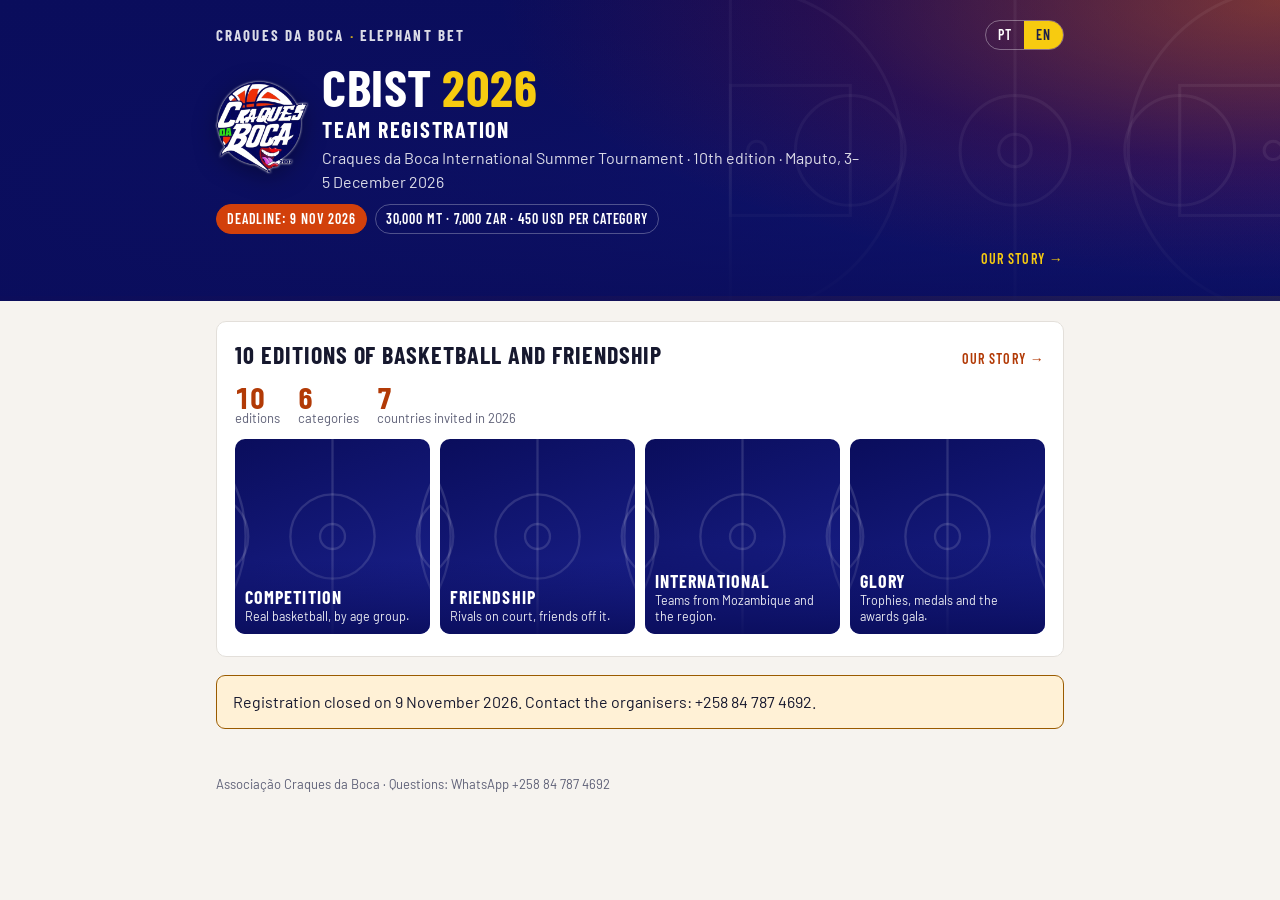
==== inscricao/index.html @ d488f614 "v2 Registration: photo header, 10 editions strip, saved draft, copy payment numbers, teams per categ" ====
<!doctype html>
<html lang="pt">
<head>
<meta charset="utf-8">
<meta name="theme-color" content="#0A0D5C">
<link rel="icon" type="image/png" href="../logo.png">
<link rel="apple-touch-icon" href="../logo.png">
<meta name="viewport" content="width=device-width, initial-scale=1, viewport-fit=cover">
<title>CBIST 2026 Registration</title>
<link rel="preconnect" href="https://fonts.googleapis.com">
<link rel="preconnect" href="https://fonts.gstatic.com" crossorigin>
<link rel="stylesheet" href="https://fonts.googleapis.com/css2?family=Barlow+Condensed:wght@500;600;700&family=Barlow:wght@400;500;600&display=swap">
<link rel="stylesheet" href="../craques.css">
<style>
/* Layout: one narrow column of numbered form sections under a court-navy masthead; player rows become cards on phones. */
:root{
  --bg:#F6F3EF; --surface:#FFFFFF; --surface-2:#FAF8F5; --ink:#16182E; --muted:#5E6077; --line:#E3DFDA;
  --accent:#D2400B; --accent-ink:#B23A06; --accent-soft:#FFE7D9; --court:#0A0D5C; --court-ink:#FFFFFF;
  --ok:#1E7A46; --ok-soft:#E3F3E9; --warn:#9A5B00; --warn-soft:#FFF1D6; --bad:#C4283D; --bad-soft:#FBE3E6;
  --font-display:"Barlow Condensed","Arial Narrow","Roboto Condensed",sans-serif;
  --font-body:"Barlow","Segoe UI",system-ui,-apple-system,sans-serif;
  --court-2:#1B2290; --gold:#F7CB10; --on-accent:#FFFFFF; --fire:linear-gradient(90deg,#C8170F 0%,#EF6010 55%,#F7CB10 100%);
  color-scheme:light;
}
@media (prefers-color-scheme: dark){ :root:not([data-theme="light"]){
  --bg:#0E1026; --surface:#171A38; --surface-2:#1D2144; --ink:#F2F1F6; --muted:#A3A6C2; --line:#2D3263;
  --accent:#FF7A2F; --accent-ink:#FF9F63; --accent-soft:#3B2016; --court:#0A0D4A; --court-ink:#FFFFFF;
  --ok:#4CC27F; --ok-soft:#173326; --warn:#E8A33A; --warn-soft:#3A2B12; --bad:#FF6B7D; --bad-soft:#3B1A20; --court-2:#151B70; --on-accent:#14163A; color-scheme:dark }}
:root[data-theme="dark"]{
  --bg:#0E1026; --surface:#171A38; --surface-2:#1D2144; --ink:#F2F1F6; --muted:#A3A6C2; --line:#2D3263;
  --accent:#FF7A2F; --accent-ink:#FF9F63; --accent-soft:#3B2016; --court:#0A0D4A; --court-ink:#FFFFFF;
  --ok:#4CC27F; --ok-soft:#173326; --warn:#E8A33A; --warn-soft:#3A2B12; --bad:#FF6B7D; --bad-soft:#3B1A20; --court-2:#151B70; --on-accent:#14163A; color-scheme:dark }
*{box-sizing:border-box}
[hidden]{display:none!important}
html,body{margin:0}
body{background:var(--bg);color:var(--ink);font:16px/1.5 var(--font-body)}
.wrap{max-width:880px;margin:0 auto;padding-inline:16px;padding-block:0 64px}
header.mast{background:var(--court);color:var(--court-ink);padding-top:env(safe-area-inset-top,0px)}
.mast .wrap{padding-block:20px 22px;display:grid;gap:10px;position:relative}
.mast .top{display:flex;justify-content:space-between;align-items:center;gap:12px;flex-wrap:wrap}
.brand{font:700 15px/1 var(--font-display);letter-spacing:.14em;text-transform:uppercase;opacity:.85}
.mast h1{font:700 clamp(34px,7vw,52px)/1 var(--font-display);margin:0;letter-spacing:.01em;text-wrap:balance}
.mast h1 span{color:var(--accent)}
.kick{font:700 22px/1 var(--font-display);letter-spacing:.08em;text-transform:uppercase}
.mast p{margin:0;opacity:.85;max-width:60ch}
.chips{display:flex;gap:8px;flex-wrap:wrap}
.chip{font:600 14px/1 var(--font-display);letter-spacing:.06em;text-transform:uppercase;padding:7px 10px;border-radius:999px;border:1px solid rgba(255,255,255,.28)}
.chip.hot{background:var(--accent);border-color:var(--accent);color:var(--on-accent)}
.lang{display:inline-flex;border:1px solid rgba(255,255,255,.35);border-radius:999px;overflow:hidden}
.lang button{all:unset;cursor:pointer;font:600 14px/1 var(--font-display);letter-spacing:.08em;padding:7px 12px;color:inherit}
.lang button[aria-pressed="true"]{background:var(--court-ink);color:var(--court)}
.lang button:focus-visible{outline:2px solid var(--accent);outline-offset:-2px}
main{display:grid;gap:18px;margin-top:20px}
section.card{background:var(--surface);border:1px solid var(--line);border-radius:10px;padding:20px 18px;display:grid;gap:14px;min-width:0}
section.card h2{display:flex;align-items:baseline;gap:10px;margin:0;font:700 24px/1.1 var(--font-display);letter-spacing:.02em;text-transform:uppercase}
section.card h2 .n{color:var(--accent-ink);font-variant-numeric:tabular-nums}
.hint{color:var(--muted);font-size:14px;margin:0}
.grid{display:grid;gap:12px;grid-template-columns:repeat(auto-fit,minmax(220px,1fr))}
label.f{display:grid;gap:4px;font-size:14px;font-weight:600;min-width:0}
label.f small{font-weight:400;color:var(--muted)}
input,select,textarea{font:inherit;color:var(--ink);background:var(--surface-2);border:1px solid var(--line);border-radius:7px;padding:9px 10px;width:100%;min-width:0}
input:focus-visible,select:focus-visible,textarea:focus-visible{outline:2px solid var(--accent);outline-offset:1px;border-color:transparent}
input[type=file]{padding:6px;font-size:13px}
.req::after{content:" *";color:var(--accent-ink)}
.cats{display:grid;gap:10px;grid-template-columns:repeat(auto-fit,minmax(150px,1fr))}
.cat{position:relative}
.cat input{position:absolute;opacity:0;pointer-events:none;width:1px;height:1px;left:8px;top:8px}
.cat span{display:grid;gap:2px;border:1.5px solid var(--line);border-radius:9px;padding:10px 12px;cursor:pointer;background:var(--surface-2)}
.cat b{font:700 22px/1 var(--font-display);letter-spacing:.03em}
.cat em{font-style:normal;font-size:13px;color:var(--muted)}
.cat input:checked + span{border-color:var(--accent);background:var(--accent-soft)}
.cat input:focus-visible + span{outline:2px solid var(--accent);outline-offset:2px}
.info{background:var(--surface-2);border:1px dashed var(--line);border-radius:9px;padding:12px 14px;font-size:14px;display:grid;gap:4px}
.info b{font-variant-numeric:tabular-nums}
/* players */
.roster-head{display:flex;justify-content:space-between;align-items:center;gap:10px;flex-wrap:wrap}
.count{font:600 18px/1 var(--font-display);letter-spacing:.04em;font-variant-numeric:tabular-nums}
.count.ok{color:var(--ok)} .count.bad{color:var(--bad)}
.players{display:grid;gap:10px}
.pl{display:grid;gap:8px 10px;grid-template-columns:34px 2.2fr 1.2fr 64px 1.2fr 1fr 1.2fr 70px;align-items:end;padding:10px;border:1px solid var(--line);border-radius:9px;background:var(--surface-2)}
.pl .num{font:700 22px/1 var(--font-display);color:var(--muted);align-self:center;text-align:center;font-variant-numeric:tabular-nums}
.pl label{display:grid;gap:3px;font-size:12px;font-weight:600;color:var(--muted);min-width:0}
.pl .age{font:700 20px/38px var(--font-display);text-align:center;border-radius:7px;background:var(--bg);font-variant-numeric:tabular-nums}
.pl .age.ok{color:var(--ok);background:var(--ok-soft)} .pl .age.bad{color:var(--bad);background:var(--bad-soft)}
.pl .files{grid-column:2 / -2;display:grid;gap:8px;grid-template-columns:1fr 1fr}
.pl .del{all:unset;cursor:pointer;white-space:nowrap;justify-self:center;align-self:center;font-size:13px;color:var(--muted);padding:6px;border-radius:6px}
.pl .del:hover,.pl .del:focus-visible{color:var(--bad);outline:1px solid var(--bad)}
.pl.erro{border-color:var(--bad);box-shadow:0 0 0 1px var(--bad)}
.pl.aviso{border-color:var(--warn)}
@media (max-width:760px){
  .pl{grid-template-columns:1fr 1fr 72px;grid-template-areas:"num num del" "nome nome nome" "nasc nasc idade" "nac tipo tipo" "ndoc ndoc cam" "files files files"}
  .pl .num{grid-area:num;text-align:left} .pl .del{grid-area:del;justify-self:end}
  .pl .nome{grid-area:nome} .pl .nasc{grid-area:nasc} .pl .idade{grid-area:idade} .pl .nac{grid-area:nac}
  .pl .tipo{grid-area:tipo} .pl .ndoc{grid-area:ndoc} .pl .cam{grid-area:cam}
  .pl .files{grid-area:files;grid-template-columns:1fr}
}
button.btn{font:700 18px/1 var(--font-display);letter-spacing:.06em;text-transform:uppercase;border:0;border-radius:8px;padding:14px 20px;cursor:pointer;background:var(--accent);color:var(--on-accent)}
button.btn:disabled{opacity:.6;cursor:progress}
button.btn:focus-visible{outline:3px solid var(--ink);outline-offset:2px}
button.ghost{font:600 15px/1 var(--font-display);letter-spacing:.06em;text-transform:uppercase;border:1.5px solid var(--accent);color:var(--accent-ink);background:transparent;border-radius:8px;padding:10px 14px;cursor:pointer}
.radios{display:flex;gap:10px;flex-wrap:wrap}
.radios label{display:flex;gap:8px;align-items:center;border:1px solid var(--line);border-radius:8px;padding:8px 12px;background:var(--surface-2);cursor:pointer;font-weight:600}
.radios label b{font-variant-numeric:tabular-nums}
.check{display:flex;gap:10px;align-items:flex-start;font-size:15px}
.check input{width:auto;margin-top:4px;flex:none}
#frm{display:grid;gap:18px}
#painel{border-radius:9px;padding:14px 16px;display:grid;gap:6px}
#painel.err{background:var(--bad-soft);border:1px solid var(--bad)}
#painel.warn{background:var(--warn-soft);border:1px solid var(--warn)}
#painel h3{margin:0;font:700 18px/1.2 var(--font-display);text-transform:uppercase;letter-spacing:.04em}
#painel ul{margin:0;padding-left:20px}
.submit{display:flex;gap:14px;align-items:center;flex-wrap:wrap}
.closed,.cfg{background:var(--warn-soft);border:1px solid var(--warn);border-radius:9px;padding:14px 16px}
#sucesso{background:var(--surface);border:2px solid var(--ok);border-radius:12px;padding:24px 20px;display:grid;gap:10px}
#sucesso h2{margin:0;font:700 30px/1.1 var(--font-display);text-transform:uppercase;color:var(--ok)}
#sucesso .big{font:700 44px/1 var(--font-display);letter-spacing:.04em;font-variant-numeric:tabular-nums}
footer{color:var(--muted);font-size:13px;margin-top:28px}
@media (prefers-reduced-motion: reduce){*{scroll-behavior:auto!important}}
/* Craques da Boca branding: badge navy masthead, fire strip from the 10th-edition posters, gold year. */
header.mast,header.top{background:radial-gradient(85% 130% at 100% 0%,rgba(239,96,16,.42) 0%,rgba(200,23,15,.16) 42%,transparent 72%),linear-gradient(180deg,var(--court) 0%,var(--court-2) 100%);color:var(--court-ink)}
header.mast::after,header.top::after{content:"";display:block;height:5px;background:var(--fire)}
.idn{display:flex;align-items:center;gap:14px;min-width:0}
.idn .tx{display:grid;gap:6px;min-width:0}
.logo{width:92px;height:92px;flex:none;object-fit:contain;filter:drop-shadow(0 0 1px rgba(255,255,255,.9)) drop-shadow(0 6px 12px rgba(0,0,0,.35))}
header.top .logo{width:46px;height:46px}
.mast h1 span,header.top h1 span{color:var(--gold)}
.brand b{color:var(--gold);font-weight:700}
.lang button[aria-pressed="true"]{background:var(--gold);color:#1B1F4B}
@media (min-width:700px){.mast .wrap{min-height:270px;align-content:space-between}}
.cat i.n{font-style:normal;font-size:12.5px;font-weight:600;color:var(--accent-ink)}
.copias{display:flex;gap:8px;flex-wrap:wrap}
button.mini{font-size:13.5px;padding:8px 10px;border-width:1px}
#rascunho{background:var(--ok-soft);border:1px solid var(--ok);border-radius:9px;padding:12px 14px;display:grid;gap:8px;font-size:14.5px}
#rascunho p{margin:0}
.porque{background:color-mix(in srgb,var(--surface) 92%,transparent)}
@media (max-width:420px){.logo{width:70px;height:70px}.brand{font-size:12.5px;letter-spacing:.1em}.chip{letter-spacing:.03em}}
</style>
</head>
<body>
<header class="mast">
  <div class="wrap">
    <div class="top">
      <div class="brand">Craques da Boca <b>·</b> Elephant Bet</div>
      <div class="lang" role="group" aria-label="Idioma / Language">
        <button type="button" id="lang-pt" data-lang="pt" aria-pressed="true">PT</button>
        <button type="button" id="lang-en" data-lang="en" aria-pressed="false">EN</button>
      </div>
    </div>
    <div class="idn">
      <img class="logo" src="../logo.png" alt="Craques da Boca" width="76" height="76" onerror="this.hidden=true">
      <div class="tx">
      <h1>CBIST <span>2026</span></h1>
      <div class="kick" data-t="h1">Inscrição de equipas</div>
    <p data-t="sub">Craques da Boca International Summer Tournament · 10.ª edição · Maputo, 3–5 de Dezembro de 2026</p>
      </div>
    </div>
    <div class="chips">
      <span class="chip hot" data-t="prazo">Prazo: 9 Nov 2026</span>
      <span class="chip gold" id="faltam" hidden></span>
      <span class="chip" data-t="taxa">30.000 MT · 7.000 ZAR · 450 USD por categoria</span>
    </div>
    <div class="hero-foot"><p class="hero-cap" id="hero-cap"></p><span class="hero-ctl" id="hero-ctl"></span><a class="hero-link" href="../#historia" data-t="hist">A nossa história →</a></div>
  </div>
</header>

<div class="wrap">
  <main>
    <section class="card porque" id="porque" hidden></section>
    <div class="cfg" id="cfg" hidden data-t="cfg">Formulário em modo de teste: ainda não está ligado ao sistema de registo. Não envie dados reais.</div>
    <div class="closed" id="fechado" hidden data-t="fechado">As inscrições fecharam a 9 de Novembro de 2026. Contacte a organização: +258 84 787 4692.</div>

    <div id="sucesso" hidden>
      <h2 data-t="ok-t">Inscrição recebida</h2>
      <p data-t="ok-id">Número da inscrição:</p>
      <div class="big" id="ok-id">—</div>
      <p id="ok-msg"></p>
      <p data-t="ok-next">A vaga fica garantida quando o pagamento for verificado pela organização. Guarde este número e indique-o em qualquer contacto.</p>
      <p><button type="button" class="ghost" id="outra" data-t="outra">Inscrever outra categoria</button></p>
    </div>

    <form id="frm" novalidate>
      <div id="rascunho" hidden><p id="rasc-txt"></p><p><button type="button" class="ghost mini" id="rasc-apagar" data-t="rasc-apagar">Apagar rascunho e recomeçar</button></p></div>
      <section class="card">
        <h2><span class="n">1</span><span data-t="s1">Equipa</span></h2>
        <div class="grid">
          <label class="f"><span class="req" data-t="clube">Nome do clube / equipa</span>
            <input id="clube" name="clube" list="clubes" autocomplete="organization" maxlength="80" required></label>
          <label class="f"><span class="req" data-t="pais">País</span>
            <select id="pais" name="pais" required>
              <option value="" data-t="escolher">Escolher…</option>
              <option value="Moçambique" data-t="p-moz">Moçambique</option>
              <option value="Angola">Angola</option>
              <option value="África do Sul" data-t="p-rsa">África do Sul</option>
              <option value="Lesoto" data-t="p-les">Lesoto</option>
              <option value="Malawi">Malawi</option>
              <option value="Essuatíni" data-t="p-esw">Essuatíni</option>
              <option value="Namíbia" data-t="p-nam">Namíbia</option>
              <option value="Outro" data-t="p-out">Outro</option>
            </select></label>
          <label class="f"><span data-t="cidade">Cidade</span><input id="cidade" name="cidade" maxlength="60"></label>
          <label class="f"><span data-t="cores">Cores do equipamento</span><input id="cores" name="cores" maxlength="60" placeholder="ex.: laranja / preto"></label>
        </div>
        <datalist id="clubes">
          <option value="Mahotas"><option value="Mozal"><option value="CFM Hoopers"><option value="Mentality">
          <option value="INSS"><option value="Mutarara"><option value="Maluti Dinosaurs"><option value="Galpão Basketball Team">
          <option value="Petromoc"><option value="Colegas"><option value="Chulos do Maxaquene"><option value="Monstros">
          <option value="Amigas de Maputo"><option value="EDM">
        </datalist>
        <div>
          <p class="f req" style="margin:0 0 8px;font-weight:600;font-size:14px" data-t="cat">Categoria (uma inscrição por categoria)</p>
          <div class="cats" id="cats" role="radiogroup"></div>
        </div>
      </section>

      <section class="card">
        <h2><span class="n">2</span><span data-t="s2">Contactos</span></h2>
        <div class="grid">
          <label class="f"><span class="req" data-t="resp">Responsável da equipa</span><input id="resp_nome" name="resp_nome" autocomplete="name" maxlength="80" required></label>
          <label class="f"><span class="req" data-t="tel">Telefone / WhatsApp</span><input id="resp_tel" name="resp_tel" type="tel" autocomplete="tel" placeholder="+258 84 000 0000" maxlength="30" required></label>
          <label class="f"><span data-t="email">E-mail</span><input id="resp_email" name="resp_email" type="email" autocomplete="email" maxlength="80"></label>
        </div>
        <div class="grid">
          <label class="f"><span data-t="treinador">Treinador</span><input id="treinador_nome" name="treinador_nome" maxlength="80"></label>
          <label class="f"><span data-t="tel">Telefone / WhatsApp</span><input id="treinador_tel" name="treinador_tel" type="tel" maxlength="30"></label>
          <label class="f"><span data-t="delegado">Delegado / team manager</span><input id="delegado_nome" name="delegado_nome" maxlength="80"></label>
          <label class="f"><span data-t="tel">Telefone / WhatsApp</span><input id="delegado_tel" name="delegado_tel" type="tel" maxlength="30"></label>
        </div>
      </section>

      <section class="card">
        <h2><span class="n">3</span><span data-t="s3">Atletas</span></h2>
        <p class="hint" id="regra-idade"></p>
        <p class="hint" data-t="s3-hint">Para cada atleta: documento de identificação (BI ou passaporte, foto ou PDF) e uma fotografia tipo passe. As fotografias são reduzidas automaticamente antes do envio.</p>
        <div class="roster-head">
          <span class="count" id="conta">0 / 15</span>
          <button type="button" class="ghost" id="add" data-t="add">+ Adicionar atleta</button>
        </div>
        <div class="players" id="players"></div>
      </section>

      <section class="card">
        <h2><span class="n">4</span><span data-t="s4">Pagamento</span></h2>
        <div class="radios" id="moedas">
          <label><input type="radio" name="moeda" id="m-mzn" value="MZN" checked> <b>30.000 MT</b></label>
          <label><input type="radio" name="moeda" id="m-zar" value="ZAR"> <b>7.000 ZAR</b></label>
          <label><input type="radio" name="moeda" id="m-usd" value="USD"> <b>450 USD</b></label>
        </div>
        <div class="info" id="pag-info">
          <span data-t="pag-mpesa">M-Pesa: <b>84 787 4692</b> (Sérgio Hitié)</span>
          <span data-t="pag-bim">Millennium BIM · NIB <b>0001 0000 0112 6308 9055 7</b> (Associação Craques da Boca)</span>
          <span data-t="pag-ref">Na referência da transferência escreva o nome do clube e a categoria.</span>
          <span class="copias"><button type="button" class="ghost mini" data-copy="847874692" data-t="cp-mpesa">Copiar n.º M-Pesa</button><button type="button" class="ghost mini" data-copy="000100000112630890557" data-t="cp-nib">Copiar NIB</button></span>
        </div>
        <div class="grid">
          <label class="f"><span data-t="metodo">Método</span>
            <select id="metodo" name="metodo">
              <option value="" data-t="escolher">Escolher…</option>
              <option value="M-Pesa">M-Pesa</option>
              <option value="Transferência BIM" data-t="m-trf">Transferência bancária (BIM)</option>
              <option value="Cartão" data-t="m-card">Cartão</option>
              <option value="Numerário" data-t="m-cash">Numerário</option>
            </select></label>
          <label class="f"><span data-t="ref">Referência / n.º da transacção</span><input id="referencia" name="referencia" maxlength="60"></label>
          <label class="f"><span data-t="comprov">Comprovativo (imagem ou PDF, máx. 5 MB)</span><input id="comprovativo" name="comprovativo" type="file" accept="image/*,application/pdf"></label>
        </div>
        <label class="check"><input type="checkbox" id="pagar_depois" name="pagar_depois"> <span data-t="depois">Ainda não paguei: envio o comprovativo à organização antes do prazo.</span></label>
      </section>

      <section class="card">
        <h2><span class="n">5</span><span data-t="s5">Logótipo e observações</span></h2>
        <div class="grid">
          <label class="f"><span data-t="logo">Logótipo do clube (PNG ou JPG, para o cartaz; facultativo)</span><input id="logotipo" name="logotipo" type="file" accept="image/png,image/jpeg,image/svg+xml"></label>
          <label class="f"><span data-t="obs">Observações</span><textarea id="obs" name="obs" rows="2" maxlength="200"></textarea></label>
        </div>
      </section>

      <section class="card">
        <h2><span class="n">6</span><span data-t="s6">Declarações</span></h2>
        <label class="check"><input type="checkbox" id="decl1" required> <span data-t="decl1">Declaro que os dados e documentos enviados são verdadeiros e que todos os atletas cumprem a idade mínima da categoria.</span></label>
        <label class="check"><input type="checkbox" id="decl2" required> <span data-t="decl2">Autorizo a organização a usar estes dados apenas para verificar a idade, emitir credenciais e publicar nomes e estatísticas do torneio. Contactos e documentos não são publicados.</span></label>
      </section>

      <div id="painel" hidden></div>
      <div class="submit">
        <button class="btn" id="btn" type="submit" data-t="enviar">Submeter inscrição</button>
        <span class="hint" id="estado-envio"></span>
      </div>
      <p class="hint" data-t="rasc-hint">O que escrever fica guardado só neste aparelho até submeter (as fotos e os documentos não). Num computador partilhado, apague o rascunho no fim.</p>
    </form>
    <footer data-t="rodape">Associação Craques da Boca · Dúvidas: WhatsApp +258 84 787 4692</footer>
  </main>
</div>

<script src="../historia.js"></script>
<script>
/* ========================= CONFIGURAÇÃO =========================
   API = URL /exec da Web App do Apps Script (o mesmo nas três páginas).
   Depois de cada alteração: carregar o ficheiro para o GitHub e abrir com Ctrl+F5. */
const API = "https://script.google.com/macros/s/AKfycbxR28668y76usK0EXG9Xmalj7M1e0Ho_QBLB7WQ9PC4PDaFyDizS54uoEG7Qd5712j_/exec";   // Web App CBIST 2026 (implementação v1, 11/10/2026)
const EVENTO = { dataRef: "2026-12-03", prazo: "2026-11-09T23:59:59+02:00" };
const CATEGORIAS = [
  {cod:"M35", curto:"M+35", min:35, pt:"Masculino", en:"Men"},
  {cod:"M40", curto:"M+40", min:40, pt:"Masculino", en:"Men"},
  {cod:"M50", curto:"M+50", min:50, pt:"Masculino", en:"Men"},
  {cod:"F30", curto:"F+30", min:30, pt:"Feminino",  en:"Women"},
  {cod:"F40", curto:"F+40", min:40, pt:"Feminino",  en:"Women"},
  {cod:"F50", curto:"F+50", min:50, pt:"Feminino",  en:"Women"}
];
const MIN_ATLETAS = 7, MAX_ATLETAS = 15, LINHAS_INICIAIS = 10;
const ABAIXO_TOLERADOS = 0;          // igual a ATLETAS_ABAIXO_DA_IDADE no Code.gs
const EXIGIR_DOC = true, EXIGIR_FOTO = true;
/* ================================================================ */

const LOCAL = /^(localhost|127\.0\.0\.1)$/.test(location.hostname);
const ENDPOINT = (LOCAL && new URLSearchParams(location.search).get("api")) || API;

const T = {
  pt: {},
  en: {
    h1:"Team registration", sub:"Craques da Boca International Summer Tournament · 10th edition · Maputo, 3–5 December 2026",
    prazo:"Deadline: 9 Nov 2026", taxa:"30,000 MT · 7,000 ZAR · 450 USD per category",
    cfg:"Test mode: this form is not yet connected to the registration system. Do not send real data.",
    fechado:"Registration closed on 9 November 2026. Contact the organisers: +258 84 787 4692.",
    "ok-t":"Registration received", "ok-id":"Registration number:", "ok-next":"Your place is secured once the organisers verify the payment. Keep this number and quote it in any contact.",
    outra:"Register another category",
    s1:"Team", clube:"Club / team name", pais:"Country", escolher:"Choose…", "p-moz":"Mozambique", "p-rsa":"South Africa", "p-les":"Lesotho", "p-esw":"Eswatini", "p-nam":"Namibia", "p-out":"Other",
    cidade:"City", cores:"Kit colours", cat:"Category (one registration per category)",
    s2:"Contacts", resp:"Team contact person", tel:"Phone / WhatsApp", email:"E-mail", treinador:"Coach", delegado:"Team manager",
    s3:"Players", "s3-hint":"For each player: an ID document (ID card or passport, photo or PDF) and a passport-style photo. Photos are shrunk automatically before sending.",
    add:"+ Add player", s4:"Payment", "pag-mpesa":"M-Pesa: <b>84 787 4692</b> (Sérgio Hitié)", "pag-bim":"Millennium BIM · NIB <b>0001 0000 0112 6308 9055 7</b> (Associação Craques da Boca)",
    "pag-ref":"In the transfer reference write your club name and category.", metodo:"Method", "m-trf":"Bank transfer (BIM)", "m-card":"Card", "m-cash":"Cash",
    ref:"Reference / transaction no.", comprov:"Proof of payment (image or PDF, max 5 MB)", depois:"I have not paid yet: I will send the proof to the organisers before the deadline.",
    s5:"Logo and notes", logo:"Club logo (PNG or JPG, for the poster; optional)", obs:"Notes",
    s6:"Declarations", decl1:"I declare that the data and documents sent are true and that every player meets the minimum age of the category.",
    decl2:"I authorise the organisers to use this data only to check ages, issue accreditation and publish tournament names and statistics. Contacts and documents are never published.",
    enviar:"Submit registration", rodape:"Associação Craques da Boca · Questions: WhatsApp +258 84 787 4692",
    hist:"Our story →", "cp-mpesa":"Copy M-Pesa no.", "cp-nib":"Copy NIB", "rasc-apagar":"Delete draft and start again",
    "rasc-hint":"What you type is saved only on this device until you submit (photos and documents are not). On a shared computer, delete the draft when you finish."
  }
};
const M = {
  pt: {
    nome:"Nome completo", nasc:"Data de nasc.", idade:"Idade", nac:"Nacionalidade", tipo:"Documento", ndoc:"N.º do documento", cam:"Camisola",
    fdoc:"Documento (foto ou PDF)", ffoto:"Fotografia tipo passe", remover:"Remover",
    nascAte:(d)=>`nascidos até ${d}`, regra:(d)=>`Idade calculada a ${d} (primeiro dia do torneio). Entre ${MIN_ATLETAS} e ${MAX_ATLETAS} atletas.`,
    conta:(n)=>`${n} / ${MAX_ATLETAS} atletas`, preparar:(a,b)=>`A preparar anexos… ${a}/${b}`, enviando:"A enviar…",
    errosT:"Corrija antes de submeter", avisosT:"Confirme antes de submeter", confirmar:"Confirmar e submeter",
    eClube:"Falta o nome do clube.", ePais:"Escolha o país.", eCat:"Escolha a categoria.", eResp:"Falta o responsável da equipa.", eTel:"Falta o telefone do responsável.",
    eEmail:"O e-mail não parece válido.", eNum:(n)=>`A lista tem ${n} atletas; são precisos entre ${MIN_ATLETAS} e ${MAX_ATLETAS}.`,
    eNasc:(i)=>`Linha ${i}: data de nascimento em falta ou inválida.`, eIdade:(i,n,a,m)=>`Linha ${i}: ${n} tem ${a} anos; a categoria exige ${m} ou mais.`,
    eTipo:(i)=>`Linha ${i}: escolha o tipo de documento.`, eDoc:(i)=>`Linha ${i}: falta o número do documento.`, eCam:(i)=>`Linha ${i}: falta o número da camisola.`,
    eCamRep:(i,c)=>`Linha ${i}: a camisola ${c} já está noutro atleta.`, eDocRep:(i)=>`Linha ${i}: o documento já está noutro atleta.`,
    eFdoc:(i)=>`Linha ${i}: anexe o documento de identificação.`, eFfoto:(i)=>`Linha ${i}: anexe a fotografia.`,
    ePag:"Anexe o comprovativo ou marque «Ainda não paguei».", eDecl:"Aceite as duas declarações.",
    eGrande:(f,mb)=>`O ficheiro «${f}» tem mais de ${mb} MB.`, eTotal:(mb)=>`Os anexos somam ${mb} MB, acima do limite de 20 MB. Use digitalizações mais leves.`,
    eLer:(f,i)=>`Não foi possível ler «${f}»${i?` (linha ${i})`:""}. Copie o ficheiro para uma pasta do computador e volte a escolhê-lo.`,
    wVelho:(i,n,a)=>`Linha ${i}: ${n} tem ${a} anos. Confirme a data de nascimento.`, wCam:(i,c)=>`Linha ${i}: a camisola «${c}» não é um número de 0 a 99 (ou 00).`,
    wTreinador:"Não indicou treinador.",
    falhou:"Não foi possível submeter a inscrição.", motivo:"Motivo:", tentar:"Corrija e tente de novo. Se persistir, contacte +258 84 787 4692.",
    teste:"Modo de teste: a inscrição não foi enviada (falta o URL do sistema). Os dados passaram todas as verificações.",
    pagar:(v)=>`Valor a pagar: ${v}.`, pagoComp:"Comprovativo recebido.",
    tipos:["BI","Passaporte","DIRE","Outro"], nacs:["Moçambicana","Angolana","Sul-africana","Lesota","Malawiana","Essuatiniana","Namibiana","Outra"],
    inscritas:(n)=>n === 1 ? "1 equipa inscrita" : `${n} equipas inscritas`, faltam:(n)=>n === 1 ? "Falta 1 dia" : `Faltam ${n} dias`,
    copiado:"Copiado ✓", rasc:(q)=>`Recuperámos o rascunho guardado neste aparelho (${q}). Os ficheiros — fotos, documentos e comprovativo — têm de ser escolhidos de novo.`
  },
  en: {
    nome:"Full name", nasc:"Date of birth", idade:"Age", nac:"Nationality", tipo:"Document", ndoc:"Document no.", cam:"Jersey",
    fdoc:"ID document (photo or PDF)", ffoto:"Passport-style photo", remover:"Remove",
    nascAte:(d)=>`born on or before ${d}`, regra:(d)=>`Age is counted on ${d} (first day of the tournament). ${MIN_ATLETAS} to ${MAX_ATLETAS} players.`,
    conta:(n)=>`${n} / ${MAX_ATLETAS} players`, preparar:(a,b)=>`Preparing files… ${a}/${b}`, enviando:"Sending…",
    errosT:"Fix before submitting", avisosT:"Check before submitting", confirmar:"Confirm and submit",
    eClube:"Club name is missing.", ePais:"Choose the country.", eCat:"Choose the category.", eResp:"Team contact person is missing.", eTel:"Contact phone is missing.",
    eEmail:"The e-mail does not look valid.", eNum:(n)=>`The roster has ${n} players; ${MIN_ATLETAS} to ${MAX_ATLETAS} are needed.`,
    eNasc:(i)=>`Row ${i}: date of birth missing or invalid.`, eIdade:(i,n,a,m)=>`Row ${i}: ${n} is ${a}; this category requires ${m} or older.`,
    eTipo:(i)=>`Row ${i}: choose the document type.`, eDoc:(i)=>`Row ${i}: document number is missing.`, eCam:(i)=>`Row ${i}: jersey number is missing.`,
    eCamRep:(i,c)=>`Row ${i}: jersey ${c} is already used by another player.`, eDocRep:(i)=>`Row ${i}: this document is already used by another player.`,
    eFdoc:(i)=>`Row ${i}: attach the ID document.`, eFfoto:(i)=>`Row ${i}: attach the photo.`,
    ePag:"Attach the proof of payment or tick “I have not paid yet”.", eDecl:"Accept both declarations.",
    eGrande:(f,mb)=>`The file “${f}” is larger than ${mb} MB.`, eTotal:(mb)=>`Attachments add up to ${mb} MB, above the 20 MB limit. Use lighter scans.`,
    eLer:(f,i)=>`Could not read “${f}”${i?` (row ${i})`:""}. Copy the file to a local folder and choose it again.`,
    wVelho:(i,n,a)=>`Row ${i}: ${n} is ${a}. Check the date of birth.`, wCam:(i,c)=>`Row ${i}: jersey “${c}” is not a number from 0 to 99 (or 00).`,
    wTreinador:"No coach given.",
    falhou:"The registration could not be submitted.", motivo:"Reason:", tentar:"Fix it and try again. If it persists, contact +258 84 787 4692.",
    teste:"Test mode: nothing was sent (the system URL is not set). The data passed every check.",
    pagar:(v)=>`Amount due: ${v}.`, pagoComp:"Proof of payment received.",
    tipos:["ID card","Passport","DIRE","Other"], nacs:["Mozambican","Angolan","South African","Basotho","Malawian","Swazi","Namibian","Other"],
    inscritas:(n)=>n === 1 ? "1 team registered" : `${n} teams registered`, faltam:(n)=>n === 1 ? "1 day left" : `${n} days left`,
    copiado:"Copied ✓", rasc:(q)=>`We restored the draft saved on this device (${q}). Files — photos, documents and proof of payment — must be chosen again.`
  }
};
const VAL_TIPOS = ["BI","Passaporte","DIRE","Outro"];
const VAL_NACS = ["Moçambicana","Angolana","Sul-africana","Lesota","Malawiana","Essuatiniana","Namibiana","Outra"];
let LANG = "pt";
try { LANG = localStorage.getItem("cbist-lang") || (/^pt/i.test(navigator.language) ? "pt" : "en"); } catch(e) { LANG = /^pt/i.test(navigator.language) ? "pt" : "en"; }
const m = () => M[LANG];

/* ---------- datas ---------- */
const fmtD = iso => { const [y,mo,d] = iso.split("-"); return `${d}/${mo}/${y}`; };
function nascidoAte(min){ const [y,mo,d] = EVENTO.dataRef.split("-"); return `${d}/${mo}/${+y - min}`; }
function idadeEm(nasc, ref){
  const a = /^(\d{4})-(\d{2})-(\d{2})$/.exec(nasc||""), r = /^(\d{4})-(\d{2})-(\d{2})$/.exec(ref);
  if (!a) return null;
  let i = +r[1] - +a[1]; if (+r[2] < +a[2] || (+r[2] === +a[2] && +r[3] < +a[3])) i--;
  return (i < 10 || i > 100) ? null : i;
}
const catSel = () => CATEGORIAS.find(c => c.cod === (document.querySelector('input[name="categoria"]:checked')||{}).value);

/* ---------- categorias (com o número de equipas já inscritas) ---------- */
let INSCRITAS = null;
async function contarInscritas(){
  if (!ENDPOINT) return;
  try {
    const r = await fetch(ENDPOINT + (ENDPOINT.includes("?") ? "&" : "?") + "acao=publico&_=" + Date.now(), {cache:"no-store"});
    const j = await r.json(); if (!j.ok) return;
    INSCRITAS = {}; (j.equipas || []).forEach(e => INSCRITAS[e.cat] = (INSCRITAS[e.cat] || 0) + 1);
    desenharCats();
  } catch(e) {}
}
function desenharCats(){
  const sel = (catSel()||{}).cod;
  document.getElementById("cats").innerHTML = CATEGORIAS.map(c => `
    <label class="cat"><input type="radio" name="categoria" id="cat-${c.cod}" value="${c.cod}" ${sel===c.cod?"checked":""}>
      <span><b>${c.curto}</b><em>${c[LANG]} · ${m().nascAte(nascidoAte(c.min))}</em>${INSCRITAS ? `<i class="n">${m().inscritas(INSCRITAS[c.cod] || 0)}</i>` : ""}</span></label>`).join("");
  document.querySelectorAll('input[name="categoria"]').forEach(r => r.addEventListener("change", actualizarIdades));
}

/* ---------- atletas ---------- */
let seq = 0;
function opcoes(vals, rot, sel){ return `<option value="">—</option>` + vals.map((v,i)=>`<option value="${v}" ${v===sel?"selected":""}>${rot[i]}</option>`).join(""); }
function novaLinha(){
  const k = ++seq, t = m();
  const d = document.createElement("div");
  d.className = "pl"; d.dataset.k = k;
  d.innerHTML = `
    <span class="num"></span>
    <label class="nome">${t.nome}<input id="a${k}_nome" data-c="nome" maxlength="80" autocomplete="off"></label>
    <label class="nasc">${t.nasc}<input id="a${k}_nasc" data-c="nasc" type="date" min="1925-01-01" max="2000-12-31"></label>
    <label class="idade">${t.idade}<span class="age" id="a${k}_idade">–</span></label>
    <label class="nac">${t.nac}<select id="a${k}_nac" data-c="nac">${opcoes(VAL_NACS, t.nacs, "")}</select></label>
    <label class="tipo">${t.tipo}<select id="a${k}_tipo" data-c="doc_tipo">${opcoes(VAL_TIPOS, t.tipos, "")}</select></label>
    <label class="ndoc">${t.ndoc}<input id="a${k}_doc" data-c="doc_num" maxlength="30" autocomplete="off"></label>
    <label class="cam">${t.cam}<input id="a${k}_cam" data-c="camisola" maxlength="2" inputmode="numeric" autocomplete="off"></label>
    <div class="files">
      <label>${t.fdoc}<input id="a${k}_fdoc" type="file" data-f="doc" accept="image/*,application/pdf"></label>
      <label>${t.ffoto}<input id="a${k}_ffoto" type="file" data-f="foto" accept="image/*"></label>
    </div>
    <button type="button" class="del" aria-label="${t.remover}">✕ ${t.remover}</button>`;
  d.querySelector('[data-c="nasc"]').addEventListener("change", () => actualizarIdade(d));
  d.querySelector('[data-c="nome"]').addEventListener("input", contar);
  d.querySelector(".del").addEventListener("click", () => { d.remove(); renumerar(); contar(); guardarRascunho(); });
  document.getElementById("players").appendChild(d);
  renumerar(); contar();
  return d;
}
function linhas(){ return [...document.querySelectorAll("#players .pl")]; }
function renumerar(){ linhas().forEach((d,i) => d.querySelector(".num").textContent = i + 1);
  document.getElementById("add").disabled = linhas().length >= MAX_ATLETAS; }
const preenchida = d => d.querySelector('[data-c="nome"]').value.trim() !== "";
function contar(){
  const n = linhas().filter(preenchida).length, el = document.getElementById("conta");
  el.textContent = m().conta(n);
  el.className = "count " + (n >= MIN_ATLETAS && n <= MAX_ATLETAS ? "ok" : (n ? "bad" : ""));
}
function actualizarIdade(d){
  const v = d.querySelector('[data-c="nasc"]').value, el = d.querySelector(".age"), c = catSel();
  const i = idadeEm(v, EVENTO.dataRef);
  el.textContent = i === null ? "–" : i;
  el.className = "age" + (i === null || !c ? "" : (i >= c.min ? " ok" : " bad"));
}
function actualizarIdades(){ linhas().forEach(actualizarIdade); }

/* ---------- idioma ---------- */
function aplicarIdioma(lang){
  // guardar o que já foi escrito nas linhas antes de redesenhar os rótulos
  LANG = lang; try { localStorage.setItem("cbist-lang", lang); } catch(e) {}
  document.documentElement.lang = lang;
  document.querySelectorAll("[data-t]").forEach(el => {
    if (!el.dataset.pt) el.dataset.pt = el.innerHTML;
    const v = lang === "en" ? T.en[el.dataset.t] : el.dataset.pt;
    if (v !== undefined) el.innerHTML = v;
  });
  document.querySelectorAll(".lang button").forEach(b => b.setAttribute("aria-pressed", b.dataset.lang === lang));
  document.getElementById("regra-idade").textContent = m().regra(fmtD(EVENTO.dataRef));
  desenharCats();
  linhas().forEach(d => {
    const t = m(), lab = d.querySelectorAll("label");
    const rot = [t.nome,t.nasc,t.idade,t.nac,t.tipo,t.ndoc,t.cam,t.fdoc,t.ffoto];
    lab.forEach((l,i) => { if (l.firstChild && l.firstChild.nodeType === 3) l.firstChild.nodeValue = rot[i]; });
    const sn = d.querySelector('[data-c="nac"]'), st = d.querySelector('[data-c="doc_tipo"]');
    [...sn.options].slice(1).forEach((o,i) => o.textContent = t.nacs[i]);
    [...st.options].slice(1).forEach((o,i) => o.textContent = t.tipos[i]);
    d.querySelector(".del").textContent = "✕ " + t.remover;
  });
  contar(); actualizarIdades();
  if (avisosAceites) document.getElementById("btn").textContent = m().confirmar;
  desenharHistoria();
}
document.querySelectorAll(".lang button").forEach(b => b.addEventListener("click", () => aplicarIdioma(b.dataset.lang)));

/* ---------- validação ---------- */
let avisosAceites = "";
const val = id => document.getElementById(id).value.trim();
function validar(){
  const t = m(), erros = [], avisos = [], c = catSel();
  if (!val("clube")) erros.push({msg:t.eClube, el:"clube"});
  if (!val("pais")) erros.push({msg:t.ePais, el:"pais"});
  if (!c) erros.push({msg:t.eCat, el:"cats"});
  if (!val("resp_nome")) erros.push({msg:t.eResp, el:"resp_nome"});
  if (!val("resp_tel")) erros.push({msg:t.eTel, el:"resp_tel"});
  if (val("resp_email") && !/^[^@\s]+@[^@\s]+\.[^@\s]+$/.test(val("resp_email"))) erros.push({msg:t.eEmail, el:"resp_email"});
  if (!val("treinador_nome")) avisos.push({msg:t.wTreinador});
  const cheias = linhas().filter(preenchida);
  if (cheias.length < MIN_ATLETAS || cheias.length > MAX_ATLETAS) erros.push({msg:t.eNum(cheias.length), el:"players"});
  const cams = {}, docs = {}; let abaixo = 0;
  linhas().forEach((d,ix) => {
    d.classList.remove("erro","aviso");
    if (!preenchida(d)) return;
    const i = ix + 1, g = s => d.querySelector(`[data-c="${s}"]`).value.trim(), nome = g("nome");
    const marca = (msg, aviso) => { (aviso ? avisos : erros).push({msg, row:d}); d.classList.add(aviso ? "aviso" : "erro"); };
    const idade = idadeEm(g("nasc"), EVENTO.dataRef);
    if (idade === null) marca(t.eNasc(i));
    else if (c && idade < c.min) { abaixo++; if (abaixo > ABAIXO_TOLERADOS) marca(t.eIdade(i, nome, idade, c.min)); }
    else if (idade > 75) marca(t.wVelho(i, nome, idade), true);
    if (!g("doc_tipo")) marca(t.eTipo(i));
    const doc = g("doc_num").toUpperCase().replace(/[^A-Z0-9]/g, "");
    if (!doc) marca(t.eDoc(i)); else if (docs[doc]) marca(t.eDocRep(i)); else docs[doc] = 1;
    const cam = g("camisola");
    if (!cam) marca(t.eCam(i)); else if (cams[cam]) marca(t.eCamRep(i, cam)); else cams[cam] = 1;
    if (cam && !/^(00|[0-9]|[1-9][0-9])$/.test(cam)) marca(t.wCam(i, cam), true);
    if (EXIGIR_DOC && !d.querySelector('[data-f="doc"]').files[0]) marca(t.eFdoc(i));
    if (EXIGIR_FOTO && !d.querySelector('[data-f="foto"]').files[0]) marca(t.eFfoto(i));
  });
  if (!document.getElementById("comprovativo").files[0] && !document.getElementById("pagar_depois").checked) erros.push({msg:t.ePag, el:"comprovativo"});
  if (!document.getElementById("decl1").checked || !document.getElementById("decl2").checked) erros.push({msg:t.eDecl, el:"decl1"});
  return {erros, avisos};
}
function painel(tipo, itens){
  const p = document.getElementById("painel"), t = m();
  p.className = tipo; p.hidden = false;
  p.innerHTML = `<h3>${tipo === "err" ? t.errosT : t.avisosT}</h3><ul>${itens.map(x => `<li>${esc(x.msg)}</li>`).join("")}</ul>`;
  const alvo = itens[0] && (itens[0].row || (itens[0].el && document.getElementById(itens[0].el)));
  p.scrollIntoView({block:"center", behavior: matchMedia("(prefers-reduced-motion: reduce)").matches ? "auto" : "smooth"});
  if (alvo && alvo.querySelector) { const inp = alvo.matches("input,select") ? alvo : alvo.querySelector("input,select"); if (inp) setTimeout(() => inp.focus({preventScroll:true}), 300); }
}
const esc = s => String(s).replace(/[&<>"]/g, ch => ({"&":"&amp;","<":"&lt;",">":"&gt;",'"':"&quot;"}[ch]));

/* ---------- ficheiros (como no formulário da LMB v5) ---------- */
const MAX_LADO_FOTO = 800, MAX_LADO_DOC = 1600, QUALIDADE = 0.82, MAX_TOTAL = 20 * 1024 * 1024;
const LIM = {foto: 12, doc: 12, pdf: 2, comprovativo: 5, logotipo: 2};   // MB, antes da compressão
function lerFicheiro(f){
  return new Promise((res, rej) => {
    const fr = new FileReader();
    fr.onload = () => res({nome:f.name, tipo:f.type, b64:String(fr.result).split(",")[1]});
    fr.onerror = fr.onabort = () => rej(new Error("leitura"));
    fr.readAsDataURL(f);
  });
}
function comprimir(f, lado){
  return new Promise(res => {
    if (!/^image\/(jpeg|jpg|png|webp|heic|heif)$/i.test(f.type || "")) return res(null);
    const url = URL.createObjectURL(f), img = new Image();
    img.onload = () => { try {
      const e = Math.min(1, lado / Math.max(img.width, img.height)), w = Math.max(1, Math.round(img.width*e)), h = Math.max(1, Math.round(img.height*e));
      const cv = document.createElement("canvas"); cv.width = w; cv.height = h;
      const cx = cv.getContext("2d"); cx.fillStyle = "#fff"; cx.fillRect(0,0,w,h); cx.drawImage(img,0,0,w,h);
      const b64 = cv.toDataURL("image/jpeg", QUALIDADE).split(",")[1]; URL.revokeObjectURL(url);
      if (!b64 || b64.length * .75 >= f.size) return res(null);
      res({nome:f.name.replace(/\.[^.]+$/, "") + ".jpg", tipo:"image/jpeg", b64});
    } catch(err) { URL.revokeObjectURL(url); res(null); } };
    img.onerror = () => { URL.revokeObjectURL(url); res(null); };
    img.src = url;
  });
}
async function preparar(f, tipo){
  if (tipo === "logotipo") return lerFicheiro(f);                      // logótipo intacto (transparência)
  const lado = tipo === "foto" ? MAX_LADO_FOTO : MAX_LADO_DOC;
  return (await comprimir(f, lado)) || lerFicheiro(f);
}
function limiteMB(f, tipo){ return f.type === "application/pdf" && (tipo === "doc") ? LIM.pdf : LIM[tipo]; }

/* ---------- submissão ---------- */
document.getElementById("frm").addEventListener("submit", async ev => {
  ev.preventDefault();
  const t = m(), btn = document.getElementById("btn"), st = document.getElementById("estado-envio");
  document.getElementById("painel").hidden = true;
  const {erros, avisos} = validar();
  if (erros.length){ avisosAceites = ""; btn.textContent = t.enviar || T.en.enviar; aplicarTextoBtn(); return painel("err", erros); }
  const assin = avisos.map(a => a.msg).join("|");
  if (avisos.length && avisosAceites !== assin){ avisosAceites = assin; btn.textContent = t.confirmar; return painel("warn", avisos); }

  // anexos
  const anexos = [];
  linhas().filter(preenchida).forEach((d) => {
    const k = d.dataset.k;
    d.querySelectorAll("input[type=file]").forEach(inp => { if (inp.files[0]) anexos.push({inp, campo:`a${k}_${inp.dataset.f}`, tipo:inp.dataset.f, row:d}); });
  });
  ["comprovativo","logotipo"].forEach(id => { const inp = document.getElementById(id); if (inp.files[0]) anexos.push({inp, campo:id, tipo:id}); });
  for (const a of anexos){
    const f = a.inp.files[0], lim = limiteMB(f, a.tipo);
    if (f.size > lim * 1048576) { if (a.row) a.row.classList.add("erro"); return painel("err", [{msg:t.eGrande(f.name, lim), row:a.row, el:a.inp.id}]); }
  }
  btn.disabled = true;
  try {
    const dados = {acao:"inscricao", campos:{}, atletas:[], ficheiros:[]};
    ["clube","pais","cidade","cores","resp_nome","resp_tel","resp_email","treinador_nome","treinador_tel","delegado_nome","delegado_tel","metodo","referencia","obs"].forEach(id => dados.campos[id] = val(id));
    dados.campos.categoria = catSel().cod;
    dados.campos.moeda = document.querySelector('input[name="moeda"]:checked').value;
    dados.campos.pagar_depois = document.getElementById("pagar_depois").checked;
    dados.campos.idioma = LANG;
    linhas().filter(preenchida).forEach(d => {
      const g = s => d.querySelector(`[data-c="${s}"]`).value.trim();
      dados.atletas.push({linha:+d.dataset.k, nome:g("nome"), nasc:g("nasc"), nac:g("nac"), doc_tipo:g("doc_tipo"), doc_num:g("doc_num"), camisola:g("camisola")});
    });
    let feitos = 0;
    for (const a of anexos){
      btn.textContent = t.preparar(++feitos, anexos.length);
      try { dados.ficheiros.push({campo:a.campo, ...(await preparar(a.inp.files[0], a.tipo))}); }
      catch(e) { if (a.row) a.row.classList.add("erro"); throw new Error(t.eLer(a.inp.files[0].name, a.row ? linhas().indexOf(a.row) + 1 : 0)); }
    }
    const corpo = JSON.stringify(dados);
    if (corpo.length > MAX_TOTAL) throw new Error(t.eTotal((corpo.length / 1048576).toFixed(1)));
    btn.textContent = t.enviando;
    if (!ENDPOINT){ sucesso({ok:true, id:"TESTE", moeda:dados.campos.moeda, valor:{MZN:30000,ZAR:7000,USD:450}[dados.campos.moeda]}, true); return; }
    const resp = await fetch(ENDPOINT, {method:"POST", headers:{"Content-Type":"text/plain;charset=utf-8"}, body:corpo});
    const out = await resp.json().catch(() => ({ok:resp.ok}));
    if (!resp.ok || out.ok === false) throw new Error(out.erro || ("HTTP " + resp.status));
    sucesso(out, false);
  } catch(e) {
    painel("err", [{msg:`${t.falhou} ${t.motivo} ${e && e.message ? e.message : "?"} — ${t.tentar}`}]);
    btn.disabled = false; aplicarTextoBtn();
  }
});
function aplicarTextoBtn(){ document.getElementById("btn").textContent = LANG === "en" ? T.en.enviar : "Submeter inscrição"; }
function sucesso(out, teste){
  const t = m();
  if (!teste) apagarRascunho();
  document.getElementById("frm").hidden = true;
  document.getElementById("painel").hidden = true;
  document.getElementById("ok-id").textContent = out.id;
  const valor = out.valor ? new Intl.NumberFormat(LANG === "en" ? "en-GB" : "pt-PT").format(out.valor) + " " + (out.moeda === "MZN" ? "MT" : out.moeda) : "";
  document.getElementById("ok-msg").textContent = (teste ? t.teste + " " : "") +
    (document.getElementById("comprovativo").files[0] ? t.pagoComp : t.pagar(valor));
  document.getElementById("sucesso").hidden = false;
  window.scrollTo({top:0});
}
document.getElementById("outra").addEventListener("click", () => {
  // mantém equipa e contactos; limpa categoria, atletas e pagamento
  document.querySelectorAll('input[name="categoria"]').forEach(r => r.checked = false);
  document.getElementById("players").innerHTML = ""; for (let i = 0; i < LINHAS_INICIAIS; i++) novaLinha();
  ["comprovativo","referencia"].forEach(id => document.getElementById(id).value = "");
  document.getElementById("pagar_depois").checked = false;
  document.getElementById("sucesso").hidden = true; document.getElementById("frm").hidden = false;
  document.getElementById("btn").disabled = false; aplicarTextoBtn(); avisosAceites = "";
  window.scrollTo({top:0});
});

/* ---------- fotografias e história (historia.js) ---------- */
const HIST = window.CBIST_HISTORIA || null;
let HERO = null;
function desenharHistoria(){
  const f = document.getElementById("faltam"), dias = Math.ceil((new Date(EVENTO.prazo) - new Date()) / 864e5);
  f.hidden = !(dias > 0); if (dias > 0) f.textContent = m().faltam(dias);
  if (!HIST) return;
  const p = document.getElementById("porque"); p.innerHTML = HIST.faixa(LANG, "../#historia"); p.hidden = false;
  if (HERO) HERO.refresh();
}

/* ---------- copiar números de pagamento ---------- */
document.querySelectorAll("[data-copy]").forEach(b => b.addEventListener("click", async () => {
  const v = b.dataset.copy, antes = b.textContent;
  try { await navigator.clipboard.writeText(v); }
  catch(e) { const ta = document.createElement("textarea"); ta.value = v; ta.setAttribute("readonly", ""); ta.style.position = "fixed"; ta.style.opacity = "0"; document.body.appendChild(ta); ta.select(); try { document.execCommand("copy"); } catch(e2) {} ta.remove(); }
  b.textContent = m().copiado; setTimeout(() => { b.textContent = antes; }, 1800);
}));

/* ---------- rascunho: guardado só neste aparelho (sem ficheiros) ---------- */
const CHAVE_R = "cbist-insc-rascunho";
const CAMPOS_R = ["clube","pais","cidade","cores","resp_nome","resp_tel","resp_email","treinador_nome","treinador_tel","delegado_nome","delegado_tel","metodo","referencia","obs"];
const COLS_R = ["nome","nasc","nac","doc_tipo","doc_num","camisola"];
let tR = null, aRestaurar = false;
function guardarRascunho(){
  if (aRestaurar) return;
  clearTimeout(tR);
  tR = setTimeout(() => { try {
    const r = {v:1, t:Date.now(), campos:{}, cat:(catSel() || {}).cod || "", moeda:(document.querySelector('input[name="moeda"]:checked') || {}).value || "MZN",
               pagar_depois:document.getElementById("pagar_depois").checked, atletas:[]};
    CAMPOS_R.forEach(id => r.campos[id] = document.getElementById(id).value);
    linhas().forEach(d => { const a = {}; COLS_R.forEach(c => a[c] = d.querySelector(`[data-c="${c}"]`).value); r.atletas.push(a); });
    while (r.atletas.length && !COLS_R.some(c => r.atletas[r.atletas.length - 1][c])) r.atletas.pop();
    const vazio = !Object.values(r.campos).some(Boolean) && !r.cat && !r.atletas.length;
    if (vazio) localStorage.removeItem(CHAVE_R); else localStorage.setItem(CHAVE_R, JSON.stringify(r));
  } catch(e) {} }, 500);
}
function apagarRascunho(){ clearTimeout(tR); try { localStorage.removeItem(CHAVE_R); } catch(e) {} }
function restaurarRascunho(){
  let r = null; try { r = JSON.parse(localStorage.getItem(CHAVE_R) || "null"); } catch(e) {}
  if (!r || r.v !== 1 || !r.campos || Date.now() - r.t > 60 * 864e5) return;
  aRestaurar = true;
  try {
    CAMPOS_R.forEach(id => { if (typeof r.campos[id] === "string") document.getElementById(id).value = r.campos[id]; });
    const c = r.cat && document.getElementById("cat-" + r.cat); if (c) c.checked = true;
    const mo = document.getElementById("m-" + String(r.moeda || "").toLowerCase()); if (mo) mo.checked = true;
    document.getElementById("pagar_depois").checked = !!r.pagar_depois;
    const at = (r.atletas || []).slice(0, MAX_ATLETAS);
    while (linhas().length < at.length) novaLinha();
    at.forEach((a, i) => { const d = linhas()[i]; COLS_R.forEach(k => { const el = d.querySelector(`[data-c="${k}"]`); if (el && typeof a[k] === "string") el.value = a[k]; }); });
    actualizarIdades(); contar();
    const q = new Date(r.t).toLocaleString(LANG === "en" ? "en-GB" : "pt-PT", {day:"2-digit", month:"2-digit", hour:"2-digit", minute:"2-digit"});
    document.getElementById("rasc-txt").textContent = m().rasc(q);
    document.getElementById("rascunho").hidden = false;
  } catch(e) {}
  aRestaurar = false;
}
document.getElementById("rasc-apagar").addEventListener("click", () => { apagarRascunho(); location.reload(); });
document.getElementById("frm").addEventListener("input", guardarRascunho);
document.getElementById("frm").addEventListener("change", guardarRascunho);

/* ---------- arranque ---------- */
document.getElementById("add").addEventListener("click", () => { const d = novaLinha(); d.querySelector("input").focus(); });
for (let i = 0; i < LINHAS_INICIAIS; i++) novaLinha();
if (HIST) { HIST.textura(); HERO = HIST.capa(document.querySelector("header.mast"), HIST.dados.inscricao.capa, () => LANG); }
aplicarIdioma(LANG);
restaurarRascunho();
contarInscritas();
if (!ENDPOINT) document.getElementById("cfg").hidden = false;
if (new Date() > new Date(EVENTO.prazo)) { document.getElementById("fechado").hidden = false; document.getElementById("frm").hidden = true; }
</script>
</body>
</html>
---- craques.css ----
/* =====================================================================
   CBIST — fundos fotográficos e «A nossa história»
   Partilhado pela Central (index.html) e pela Inscrição (inscricao/).
   Usa as variáveis de cor de cada página (--court, --gold, --fire, …).
   ===================================================================== */

/* ---------- cabeçalho com fotografia ---------- */
header.mast{position:relative;overflow:hidden;isolation:isolate}
header.mast > .wrap{position:relative;z-index:2}
.hero-bg{position:absolute;inset:0;z-index:0;overflow:hidden;background:transparent}
.hero-bg .sl{position:absolute;inset:0;opacity:0;transition:opacity 1.6s ease}
.hero-bg .sl.on{opacity:1}
.hero-bg img{width:100%;height:100%;object-fit:cover;display:block;transform:scale(1.02)}
.hero-bg .sl.on img{animation:kb 9s ease-out both}
@keyframes kb{from{transform:scale(1.02)}to{transform:scale(1.1)}}
@media (prefers-reduced-motion: reduce){.hero-bg .sl{transition:none}.hero-bg .sl.on img{animation:none}}
/* véu azul-marinho: o texto fica sempre legível, com ou sem foto */
.hero-bg::after{content:"";position:absolute;inset:0;z-index:1;pointer-events:none;
  background:
    radial-gradient(85% 130% at 100% 0%,rgba(239,96,16,.32) 0%,rgba(200,23,15,.10) 42%,transparent 72%),
    linear-gradient(90deg,rgba(10,13,92,.94) 0%,rgba(10,13,92,.80) 42%,rgba(10,13,92,.42) 100%),
    linear-gradient(0deg,rgba(10,13,92,.85) 0%,rgba(10,13,92,0) 45%)}
@media (max-width:640px){
  .hero-bg::after{background:
    radial-gradient(85% 130% at 100% 0%,rgba(239,96,16,.30) 0%,transparent 70%),
    linear-gradient(180deg,rgba(10,13,92,.70) 0%,rgba(10,13,92,.86) 60%,rgba(10,13,92,.94) 100%)}
}
/* sem fotografias: linhas de um campo de basquetebol, em vez de um vazio */
.hero-bg.vazio{background:var(--court-art) no-repeat right -40px center / auto 135%}
@media (max-width:640px){.hero-bg.vazio{background-position:right -140px center}}
:root{--court-art:url("data:image/svg+xml,%3Csvg xmlns='http://www.w3.org/2000/svg' viewBox='0 0 600 400' fill='none' stroke='%23ffffff' stroke-opacity='.13' stroke-width='3'%3E%3Crect x='20' y='20' width='560' height='360' rx='4'/%3E%3Cline x1='300' y1='20' x2='300' y2='380'/%3E%3Ccircle cx='300' cy='200' r='54'/%3E%3Ccircle cx='300' cy='200' r='16'/%3E%3Crect x='20' y='136' width='118' height='128'/%3E%3Ccircle cx='138' cy='200' r='54'/%3E%3Cpath d='M20 46 H72 A160 160 0 0 1 72 354 H20'/%3E%3Crect x='462' y='136' width='118' height='128'/%3E%3Ccircle cx='462' cy='200' r='54'/%3E%3Cpath d='M580 46 H528 A160 160 0 0 0 528 354 H580'/%3E%3Ccircle cx='46' cy='200' r='9'/%3E%3Ccircle cx='554' cy='200' r='9'/%3E%3C/svg%3E")}

/* legenda da fotografia (conta a história) + controlos */
.hero-foot{display:flex;align-items:center;justify-content:space-between;gap:10px;flex-wrap:wrap;min-height:30px}
.hero-cap:empty{display:none}
.hero-cap{margin:0;font-size:13.5px;line-height:1.35;opacity:.95;display:flex;gap:8px;align-items:baseline;min-width:0;max-width:62ch}
.hero-cap b{font:700 13px/1 var(--font-display);letter-spacing:.1em;text-transform:uppercase;color:var(--gold);white-space:nowrap}
.hero-ctl{display:flex;align-items:center;gap:6px;margin-left:auto}
.hero-ctl .dots{display:flex;gap:5px}
.hero-ctl .dots button{all:unset;cursor:pointer;width:18px;height:4px;border-radius:2px;background:rgba(255,255,255,.35)}
.hero-ctl .dots button[aria-current="true"]{background:var(--gold)}
.hero-ctl .pp{all:unset;cursor:pointer;width:26px;height:26px;border-radius:50%;display:grid;place-items:center;border:1px solid rgba(255,255,255,.4);font-size:11px;line-height:1}
.hero-ctl button:focus-visible{outline:2px solid var(--gold);outline-offset:2px}
.hero-link{color:var(--gold);font:600 14px/1 var(--font-display);letter-spacing:.08em;text-transform:uppercase;text-decoration:none;white-space:nowrap}
.hero-link:hover{text-decoration:underline}

/* ---------- fundo da página: textura muito leve ---------- */
body.craques{position:relative}
body.craques::before{content:"";position:fixed;inset:0;z-index:-1;pointer-events:none;
  background:var(--textura,none) center/cover no-repeat,var(--court-art) no-repeat right -260px bottom -120px / 980px auto;
  opacity:.06;filter:grayscale(1)}
@media (prefers-color-scheme: dark){:root:not([data-theme="light"]) body.craques::before{opacity:.10}}
:root[data-theme="dark"] body.craques::before{opacity:.10}

/* ---------- molduras de fotografia em falta (modo guia ?guia=1) ---------- */
.guia-banner{background:#FFF1D6;color:#3A2600;border:1px solid #9A5B00;border-radius:8px;padding:10px 12px;font-size:14px}
.vaga{position:relative;display:grid;place-content:center;gap:4px;text-align:center;padding:14px;
  background:var(--court-art) center/cover no-repeat,linear-gradient(160deg,var(--court) 0%,var(--court-2) 100%);color:#fff;
  border:2px dashed var(--gold);border-radius:10px;min-height:120px}
.vaga b{font:700 14px/1.1 var(--font-display);letter-spacing:.1em;text-transform:uppercase;color:var(--gold)}
.vaga span{font-size:13px;line-height:1.35;opacity:.95;max-width:42ch}

/* ---------- Inscrição: «Porquê jogar o CBIST» ---------- */
.porque{display:grid;gap:12px}
.porque-top{display:flex;justify-content:space-between;align-items:baseline;gap:10px;flex-wrap:wrap}
section.card.porque h2,.porque h2{margin:0;font:700 clamp(19px,4.6vw,24px)/1.1 var(--font-display);letter-spacing:.04em;text-transform:uppercase;display:block}
.nums{display:flex;gap:8px 18px;flex-wrap:wrap}
.nums div{display:grid;line-height:1}
.nums b{font:700 30px/1 var(--font-display);color:var(--accent-ink);font-variant-numeric:tabular-nums}
.nums span{font-size:13px;color:var(--muted)}
.tiles{display:grid;gap:10px;grid-auto-flow:column;grid-auto-columns:minmax(150px,1fr);overflow-x:auto;scroll-snap-type:x mandatory;scrollbar-width:none;padding-bottom:2px}
.tiles::-webkit-scrollbar{display:none}
.tile{position:relative;scroll-snap-align:start;border-radius:10px;overflow:hidden;aspect-ratio:4/5;min-height:170px;margin:0;
  background:var(--court-art) center/240% auto no-repeat,linear-gradient(160deg,var(--court) 0%,var(--court-2) 100%)}
.tile img{position:absolute;inset:0;width:100%;height:100%;object-fit:cover}
.tile figcaption{position:absolute;inset:auto 0 0 0;padding:28px 10px 10px;color:#fff;
  background:linear-gradient(0deg,rgba(10,13,92,.92) 0%,rgba(10,13,92,0) 100%);display:grid;gap:2px}
.tile figcaption b{font:700 18px/1 var(--font-display);letter-spacing:.06em;text-transform:uppercase}
.tile figcaption span{font-size:12.5px;line-height:1.3;opacity:.92}
.tile.vaga{aspect-ratio:4/5;min-height:170px;padding:10px}
@media (min-width:760px){.tiles{grid-auto-flow:row;grid-template-columns:repeat(4,1fr)}.tile{aspect-ratio:1}}

/* ---------- Central: separador «História» ---------- */
.hist{display:grid;gap:22px}
.hist-intro{display:grid;gap:12px;background:var(--surface);border:1px solid var(--line);border-radius:12px;padding:18px}
.hist-intro p{margin:0;max-width:68ch}
.linha{list-style:none;margin:0;padding:0 0 0 22px;display:grid;gap:14px;position:relative}
.linha::before{content:"";position:absolute;left:7px;top:8px;bottom:8px;width:3px;border-radius:2px;background:var(--fire)}
.ed{position:relative;background:var(--surface);border:1px solid var(--line);border-radius:12px;display:grid;grid-template-columns:minmax(0,1fr)}
.ed::before{content:"";position:absolute;left:-22px;top:18px;width:13px;height:13px;border-radius:50%;background:var(--surface);border:3px solid var(--accent)}
.ed.agora::before{background:var(--gold);border-color:var(--gold)}
@media (min-width:700px){.ed{grid-template-columns:260px minmax(0,1fr)}.ed .ph{border-radius:11px 0 0 11px}}
.ed .ph{position:relative;margin:0;min-height:150px;overflow:hidden;border-radius:11px 11px 0 0;background:var(--court-art) center/220% auto no-repeat,linear-gradient(160deg,var(--court) 0%,var(--court-2) 100%)}
.ed .ph img{position:absolute;inset:0;width:100%;height:100%;object-fit:cover;cursor:zoom-in}
.ed .ph .num{position:absolute;left:14px;bottom:10px;font:700 54px/1 var(--font-display);color:#fff;text-shadow:0 2px 12px rgba(0,0,0,.45)}
.ed .ph .num sup{font-size:.4em;vertical-align:top;position:relative;top:.35em;color:var(--gold)}
.ed .bd{padding:14px 16px;display:grid;gap:8px;align-content:start}
.ed .yr{display:flex;gap:10px;align-items:baseline;flex-wrap:wrap}
.ed .yr b{font:700 26px/1 var(--font-display);letter-spacing:.02em}
.ed .yr span{color:var(--muted);font-size:14px}
.ed p{margin:0}
.camp{display:flex;gap:6px;flex-wrap:wrap;margin:0;padding:0;list-style:none}
.camp li{font-size:13px;background:var(--surface-2);border:1px solid var(--line);border-radius:6px;padding:4px 7px}
.camp li b{font:700 13px/1 var(--font-display);letter-spacing:.05em;color:var(--accent-ink);margin-right:4px}
.ed .acts{display:flex;gap:10px;flex-wrap:wrap}
.btnl{display:inline-flex;align-items:center;gap:6px;font:700 15px/1 var(--font-display);letter-spacing:.06em;text-transform:uppercase;text-decoration:none;
  padding:10px 14px;border-radius:8px;background:var(--accent);color:var(--on-accent);border:0;cursor:pointer}
.btnl.ghost{background:transparent;color:var(--accent-ink);border:1.5px solid var(--accent)}
.btnl:focus-visible{outline:3px solid var(--ink);outline-offset:2px}
.galeria{display:grid;gap:8px;grid-template-columns:repeat(auto-fill,minmax(150px,1fr))}
.galeria figure{margin:0;position:relative;aspect-ratio:1;border-radius:9px;overflow:hidden;background:var(--surface-2)}
.galeria img{width:100%;height:100%;object-fit:cover;cursor:zoom-in;display:block}
.galeria figcaption{position:absolute;inset:auto 0 0 0;padding:16px 8px 6px;font-size:12px;color:#fff;background:linear-gradient(0deg,rgba(0,0,0,.65),transparent)}
.ajuda{display:grid;gap:10px;background:var(--accent-soft);border:1px solid transparent;border-radius:12px;padding:16px}
.ajuda h3{margin:0;font:700 20px/1.1 var(--font-display);text-transform:uppercase;letter-spacing:.04em}
.ajuda p{margin:0}
/* ampliar fotografia */
dialog.zoom{border:0;padding:0;background:transparent;max-width:min(96vw,1400px);max-height:92vh}
dialog.zoom::backdrop{background:rgba(5,6,30,.88)}
dialog.zoom img{display:block;max-width:100%;max-height:84vh;border-radius:8px}
dialog.zoom p{color:#fff;margin:8px 2px 0;font-size:14px}
dialog.zoom button{all:unset;position:absolute;top:8px;right:8px;cursor:pointer;background:rgba(0,0,0,.6);color:#fff;border-radius:50%;width:36px;height:36px;display:grid;place-items:center;font-size:18px}

/* ---------- partilhar / copiar / contagem ---------- */
.share{all:unset;cursor:pointer;font:600 12.5px/1 var(--font-display);letter-spacing:.07em;text-transform:uppercase;color:var(--accent-ink);padding:4px 2px}
.share:hover{text-decoration:underline}
.share:focus-visible{outline:2px solid var(--accent);outline-offset:2px;border-radius:3px}
.chip.gold{background:var(--gold);border-color:var(--gold);color:#1B1F4B}
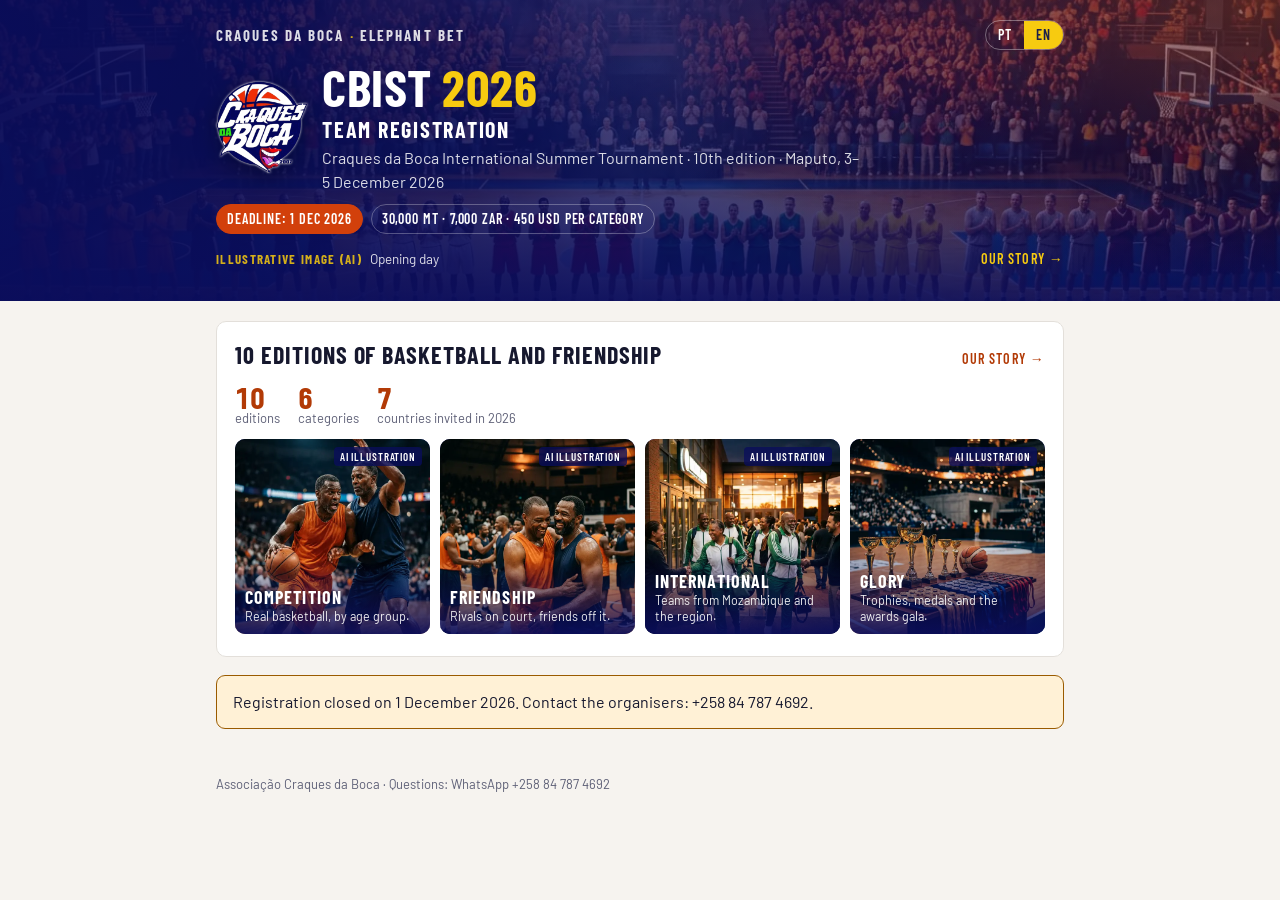
==== commit 8b93a65c: "Registration: reopened until 1 Dec; ID copy and photo optional; deadline follows the backend" ====
--- a/inscricao/index.html
+++ b/inscricao/index.html
@@ -155,7 +155,7 @@
       </div>
     </div>
     <div class="chips">
-      <span class="chip hot" data-t="prazo">Prazo: 9 Nov 2026</span>
+      <span class="chip hot" id="prazo-chip">Prazo: 1 Dez 2026</span>
       <span class="chip gold" id="faltam" hidden></span>
       <span class="chip" data-t="taxa">30.000 MT · 7.000 ZAR · 450 USD por categoria</span>
     </div>
@@ -167,7 +167,7 @@
   <main>
     <section class="card porque" id="porque" hidden></section>
     <div class="cfg" id="cfg" hidden data-t="cfg">Formulário em modo de teste: ainda não está ligado ao sistema de registo. Não envie dados reais.</div>
-    <div class="closed" id="fechado" hidden data-t="fechado">As inscrições fecharam a 9 de Novembro de 2026. Contacte a organização: +258 84 787 4692.</div>
+    <div class="closed" id="fechado" hidden></div>
 
     <div id="sucesso" hidden>
       <h2 data-t="ok-t">Inscrição recebida</h2>
@@ -297,7 +297,7 @@
    API = URL /exec da Web App do Apps Script (o mesmo nas três páginas).
    Depois de cada alteração: carregar o ficheiro para o GitHub e abrir com Ctrl+F5. */
 const API = "https://script.google.com/macros/s/AKfycbxR28668y76usK0EXG9Xmalj7M1e0Ho_QBLB7WQ9PC4PDaFyDizS54uoEG7Qd5712j_/exec";   // Web App CBIST 2026 (implementação v1, 11/10/2026)
-const EVENTO = { dataRef: "2026-12-03", prazo: "2026-11-09T23:59:59+02:00" };
+const EVENTO = { dataRef: "2026-12-03", prazo: "2026-12-01T23:59:59+02:00" };   // prazo: igual a EVENTO.prazo no Code.gs (o do Code.gs manda)
 const CATEGORIAS = [
   {cod:"M35", curto:"M+35", min:35, pt:"Masculino", en:"Men"},
   {cod:"M40", curto:"M+40", min:40, pt:"Masculino", en:"Men"},
@@ -308,7 +308,7 @@
 ];
 const MIN_ATLETAS = 7, MAX_ATLETAS = 15, LINHAS_INICIAIS = 10;
 const ABAIXO_TOLERADOS = 0;          // igual a ATLETAS_ABAIXO_DA_IDADE no Code.gs
-const EXIGIR_DOC = true, EXIGIR_FOTO = true;
+const EXIGIR_DOC = false, EXIGIR_FOTO = false;   // false = cópia do documento e fotografia facultativas (mostram o original na acreditação)
 /* ================================================================ */
 
 const LOCAL = /^(localhost|127\.0\.0\.1)$/.test(location.hostname);
@@ -318,9 +318,8 @@
   pt: {},
   en: {
     h1:"Team registration", sub:"Craques da Boca International Summer Tournament · 10th edition · Maputo, 3–5 December 2026",
-    prazo:"Deadline: 9 Nov 2026", taxa:"30,000 MT · 7,000 ZAR · 450 USD per category",
+    taxa:"30,000 MT · 7,000 ZAR · 450 USD per category",
     cfg:"Test mode: this form is not yet connected to the registration system. Do not send real data.",
-    fechado:"Registration closed on 9 November 2026. Contact the organisers: +258 84 787 4692.",
     "ok-t":"Registration received", "ok-id":"Registration number:", "ok-next":"Your place is secured once the organisers verify the payment. Keep this number and quote it in any contact.",
     outra:"Register another category",
     s1:"Team", clube:"Club / team name", pais:"Country", escolher:"Choose…", "p-moz":"Mozambique", "p-rsa":"South Africa", "p-les":"Lesotho", "p-esw":"Eswatini", "p-nam":"Namibia", "p-out":"Other",
@@ -356,6 +355,9 @@
     eLer:(f,i)=>`Não foi possível ler «${f}»${i?` (linha ${i})`:""}. Copie o ficheiro para uma pasta do computador e volte a escolhê-lo.`,
     wVelho:(i,n,a)=>`Linha ${i}: ${n} tem ${a} anos. Confirme a data de nascimento.`, wCam:(i,c)=>`Linha ${i}: a camisola «${c}» não é um número de 0 a 99 (ou 00).`,
     wTreinador:"Não indicou treinador.",
+    wAnexos:(n)=>n === 1 ? "1 atleta sem cópia do documento ou fotografia: terá de mostrar o documento original na acreditação." : `${n} atletas sem cópia do documento ou fotografia: terão de mostrar o documento original na acreditação.`,
+    opc:" (facultativo)", s3opc:"Para cada atleta: nome, data de nascimento, documento e número da camisola. A cópia do documento (BI ou passaporte) e a fotografia tipo passe são facultativas aqui: quem não as anexar mostra o documento original na acreditação. As fotografias são reduzidas automaticamente antes do envio.",
+    prazo:(d)=>`Prazo: ${d}`, fechado:(d)=>`As inscrições fecharam a ${d}. Contacte a organização: +258 84 787 4692.`, hoje:"Termina hoje",
     falhou:"Não foi possível submeter a inscrição.", motivo:"Motivo:", tentar:"Corrija e tente de novo. Se persistir, contacte +258 84 787 4692.",
     teste:"Modo de teste: a inscrição não foi enviada (falta o URL do sistema). Os dados passaram todas as verificações.",
     pagar:(v)=>`Valor a pagar: ${v}.`, pagoComp:"Comprovativo recebido.",
@@ -380,6 +382,9 @@
     eLer:(f,i)=>`Could not read “${f}”${i?` (row ${i})`:""}. Copy the file to a local folder and choose it again.`,
     wVelho:(i,n,a)=>`Row ${i}: ${n} is ${a}. Check the date of birth.`, wCam:(i,c)=>`Row ${i}: jersey “${c}” is not a number from 0 to 99 (or 00).`,
     wTreinador:"No coach given.",
+    wAnexos:(n)=>n === 1 ? "1 player without an ID copy or photo: he or she must show the original document at accreditation." : `${n} players without an ID copy or photo: they must show the original document at accreditation.`,
+    opc:" (optional)", s3opc:"For each player: name, date of birth, ID document and jersey number. The copy of the ID (ID card or passport) and the passport-style photo are optional here: players without them show the original document at accreditation. Photos are shrunk automatically before sending.",
+    prazo:(d)=>`Deadline: ${d}`, fechado:(d)=>`Registration closed on ${d}. Contact the organisers: +258 84 787 4692.`, hoje:"Closes today",
     falhou:"The registration could not be submitted.", motivo:"Reason:", tentar:"Fix it and try again. If it persists, contact +258 84 787 4692.",
     teste:"Test mode: nothing was sent (the system URL is not set). The data passed every check.",
     pagar:(v)=>`Amount due: ${v}.`, pagoComp:"Proof of payment received.",
@@ -403,6 +408,21 @@
   let i = +r[1] - +a[1]; if (+r[2] < +a[2] || (+r[2] === +a[2] && +r[3] < +a[3])) i--;
   return (i < 10 || i > 100) ? null : i;
 }
+const MESES = {pt:["Jan","Fev","Mar","Abr","Mai","Jun","Jul","Ago","Set","Out","Nov","Dez"], en:["Jan","Feb","Mar","Apr","May","Jun","Jul","Aug","Sep","Oct","Nov","Dec"]};
+const MESES_L = {pt:["Janeiro","Fevereiro","Março","Abril","Maio","Junho","Julho","Agosto","Setembro","Outubro","Novembro","Dezembro"], en:["January","February","March","April","May","June","July","August","September","October","November","December"]};
+function prazoTxt(longo){
+  const [y,mo,d] = EVENTO.prazo.slice(0,10).split("-");
+  if (!longo) return `${+d} ${MESES[LANG][+mo-1]} ${y}`;
+  return LANG === "en" ? `${+d} ${MESES_L.en[+mo-1]} ${y}` : `${+d} de ${MESES_L.pt[+mo-1]} de ${y}`;
+}
+/* prazo: chip, aviso de fecho e formulário aberto/fechado — tudo a partir de EVENTO.prazo */
+function pintarPrazo(){
+  document.getElementById("prazo-chip").textContent = m().prazo(prazoTxt(false));
+  const fe = document.getElementById("fechado"), fechou = new Date() > new Date(EVENTO.prazo);
+  fe.textContent = m().fechado(prazoTxt(true)); fe.hidden = !fechou;
+  if (fechou) document.getElementById("frm").hidden = true;
+  else if (document.getElementById("sucesso").hidden) document.getElementById("frm").hidden = false;
+}
 const catSel = () => CATEGORIAS.find(c => c.cod === (document.querySelector('input[name="categoria"]:checked')||{}).value);
 
 /* ---------- categorias (com o número de equipas já inscritas) ---------- */
@@ -412,6 +432,7 @@
   try {
     const r = await fetch(ENDPOINT + (ENDPOINT.includes("?") ? "&" : "?") + "acao=publico&_=" + Date.now(), {cache:"no-store"});
     const j = await r.json(); if (!j.ok) return;
+    if (j.evento && /^\d{4}-\d{2}-\d{2}T/.test(j.evento.prazo || "") && j.evento.prazo !== EVENTO.prazo) { EVENTO.prazo = j.evento.prazo; pintarPrazo(); desenharHistoria(); }
     INSCRITAS = {}; (j.equipas || []).forEach(e => INSCRITAS[e.cat] = (INSCRITAS[e.cat] || 0) + 1);
     desenharCats();
   } catch(e) {}
@@ -420,7 +441,7 @@
   const sel = (catSel()||{}).cod;
   document.getElementById("cats").innerHTML = CATEGORIAS.map(c => `
     <label class="cat"><input type="radio" name="categoria" id="cat-${c.cod}" value="${c.cod}" ${sel===c.cod?"checked":""}>
-      <span><b>${c.curto}</b><em>${c[LANG]} · ${m().nascAte(nascidoAte(c.min))}</em>${INSCRITAS ? `<i class="n">${m().inscritas(INSCRITAS[c.cod] || 0)}</i>` : ""}</span></label>`).join("");
+      <span><b>${c.curto}</b><em>${c[LANG]} · ${m().nascAte(nascidoAte(c.min))}</em>${INSCRITAS && INSCRITAS[c.cod] ? `<i class="n">${m().inscritas(INSCRITAS[c.cod])}</i>` : ""}</span></label>`).join("");
   document.querySelectorAll('input[name="categoria"]').forEach(r => r.addEventListener("change", actualizarIdades));
 }
 
@@ -441,8 +462,8 @@
     <label class="ndoc">${t.ndoc}<input id="a${k}_doc" data-c="doc_num" maxlength="30" autocomplete="off"></label>
     <label class="cam">${t.cam}<input id="a${k}_cam" data-c="camisola" maxlength="2" inputmode="numeric" autocomplete="off"></label>
     <div class="files">
-      <label>${t.fdoc}<input id="a${k}_fdoc" type="file" data-f="doc" accept="image/*,application/pdf"></label>
-      <label>${t.ffoto}<input id="a${k}_ffoto" type="file" data-f="foto" accept="image/*"></label>
+      <label>${t.fdoc}${EXIGIR_DOC ? "" : t.opc}<input id="a${k}_fdoc" type="file" data-f="doc" accept="image/*,application/pdf"></label>
+      <label>${t.ffoto}${EXIGIR_FOTO ? "" : t.opc}<input id="a${k}_ffoto" type="file" data-f="foto" accept="image/*"></label>
     </div>
     <button type="button" class="del" aria-label="${t.remover}">✕ ${t.remover}</button>`;
   d.querySelector('[data-c="nasc"]').addEventListener("change", () => actualizarIdade(d));
@@ -481,10 +502,12 @@
   });
   document.querySelectorAll(".lang button").forEach(b => b.setAttribute("aria-pressed", b.dataset.lang === lang));
   document.getElementById("regra-idade").textContent = m().regra(fmtD(EVENTO.dataRef));
+  if (!EXIGIR_DOC || !EXIGIR_FOTO) document.querySelector('[data-t="s3-hint"]').textContent = m().s3opc;
+  pintarPrazo();
   desenharCats();
   linhas().forEach(d => {
     const t = m(), lab = d.querySelectorAll("label");
-    const rot = [t.nome,t.nasc,t.idade,t.nac,t.tipo,t.ndoc,t.cam,t.fdoc,t.ffoto];
+    const rot = [t.nome,t.nasc,t.idade,t.nac,t.tipo,t.ndoc,t.cam,t.fdoc + (EXIGIR_DOC ? "" : t.opc),t.ffoto + (EXIGIR_FOTO ? "" : t.opc)];
     lab.forEach((l,i) => { if (l.firstChild && l.firstChild.nodeType === 3) l.firstChild.nodeValue = rot[i]; });
     const sn = d.querySelector('[data-c="nac"]'), st = d.querySelector('[data-c="doc_tipo"]');
     [...sn.options].slice(1).forEach((o,i) => o.textContent = t.nacs[i]);
@@ -511,7 +534,7 @@
   if (!val("treinador_nome")) avisos.push({msg:t.wTreinador});
   const cheias = linhas().filter(preenchida);
   if (cheias.length < MIN_ATLETAS || cheias.length > MAX_ATLETAS) erros.push({msg:t.eNum(cheias.length), el:"players"});
-  const cams = {}, docs = {}; let abaixo = 0;
+  const cams = {}, docs = {}; let abaixo = 0, semAnexos = 0;
   linhas().forEach((d,ix) => {
     d.classList.remove("erro","aviso");
     if (!preenchida(d)) return;
@@ -527,9 +550,12 @@
     const cam = g("camisola");
     if (!cam) marca(t.eCam(i)); else if (cams[cam]) marca(t.eCamRep(i, cam)); else cams[cam] = 1;
     if (cam && !/^(00|[0-9]|[1-9][0-9])$/.test(cam)) marca(t.wCam(i, cam), true);
-    if (EXIGIR_DOC && !d.querySelector('[data-f="doc"]').files[0]) marca(t.eFdoc(i));
-    if (EXIGIR_FOTO && !d.querySelector('[data-f="foto"]').files[0]) marca(t.eFfoto(i));
+    const temDoc = !!d.querySelector('[data-f="doc"]').files[0], temFoto = !!d.querySelector('[data-f="foto"]').files[0];
+    if (EXIGIR_DOC && !temDoc) marca(t.eFdoc(i));
+    if (EXIGIR_FOTO && !temFoto) marca(t.eFfoto(i));
+    if ((!EXIGIR_DOC && !temDoc) || (!EXIGIR_FOTO && !temFoto)) semAnexos++;
   });
+  if (semAnexos) avisos.push({msg:t.wAnexos(semAnexos)});
   if (!document.getElementById("comprovativo").files[0] && !document.getElementById("pagar_depois").checked) erros.push({msg:t.ePag, el:"comprovativo"});
   if (!document.getElementById("decl1").checked || !document.getElementById("decl2").checked) erros.push({msg:t.eDecl, el:"decl1"});
   return {erros, avisos};
@@ -658,8 +684,8 @@
 const HIST = window.CBIST_HISTORIA || null;
 let HERO = null;
 function desenharHistoria(){
-  const f = document.getElementById("faltam"), dias = Math.ceil((new Date(EVENTO.prazo) - new Date()) / 864e5);
-  f.hidden = !(dias > 0); if (dias > 0) f.textContent = m().faltam(dias);
+  const f = document.getElementById("faltam"), resta = new Date(EVENTO.prazo) - new Date(), dias = Math.floor(resta / 864e5);
+  f.hidden = !(resta > 0); if (resta > 0) f.textContent = dias >= 1 ? m().faltam(dias) : m().hoje;
   if (!HIST) return;
   const p = document.getElementById("porque"); p.innerHTML = HIST.faixa(LANG, "../#historia"); p.hidden = false;
   if (HERO) HERO.refresh();
@@ -723,7 +749,6 @@
 restaurarRascunho();
 contarInscritas();
 if (!ENDPOINT) document.getElementById("cfg").hidden = false;
-if (new Date() > new Date(EVENTO.prazo)) { document.getElementById("fechado").hidden = false; document.getElementById("frm").hidden = true; }
 </script>
 </body>
 </html>
--- a/craques.css
+++ b/craques.css
@@ -73,6 +73,7 @@
 .tile{position:relative;scroll-snap-align:start;border-radius:10px;overflow:hidden;aspect-ratio:4/5;min-height:170px;margin:0;
   background:var(--court-art) center/240% auto no-repeat,linear-gradient(160deg,var(--court) 0%,var(--court-2) 100%)}
 .tile img{position:absolute;inset:0;width:100%;height:100%;object-fit:cover}
+.tile .ia-tag{position:absolute;top:8px;right:8px;z-index:1;font:600 11px/1 var(--font-display);letter-spacing:.08em;text-transform:uppercase;background:rgba(10,13,92,.78);color:#fff;padding:4px 6px;border-radius:4px}
 .tile figcaption{position:absolute;inset:auto 0 0 0;padding:28px 10px 10px;color:#fff;
   background:linear-gradient(0deg,rgba(10,13,92,.92) 0%,rgba(10,13,92,0) 100%);display:grid;gap:2px}
 .tile figcaption b{font:700 18px/1 var(--font-display);letter-spacing:.06em;text-transform:uppercase}
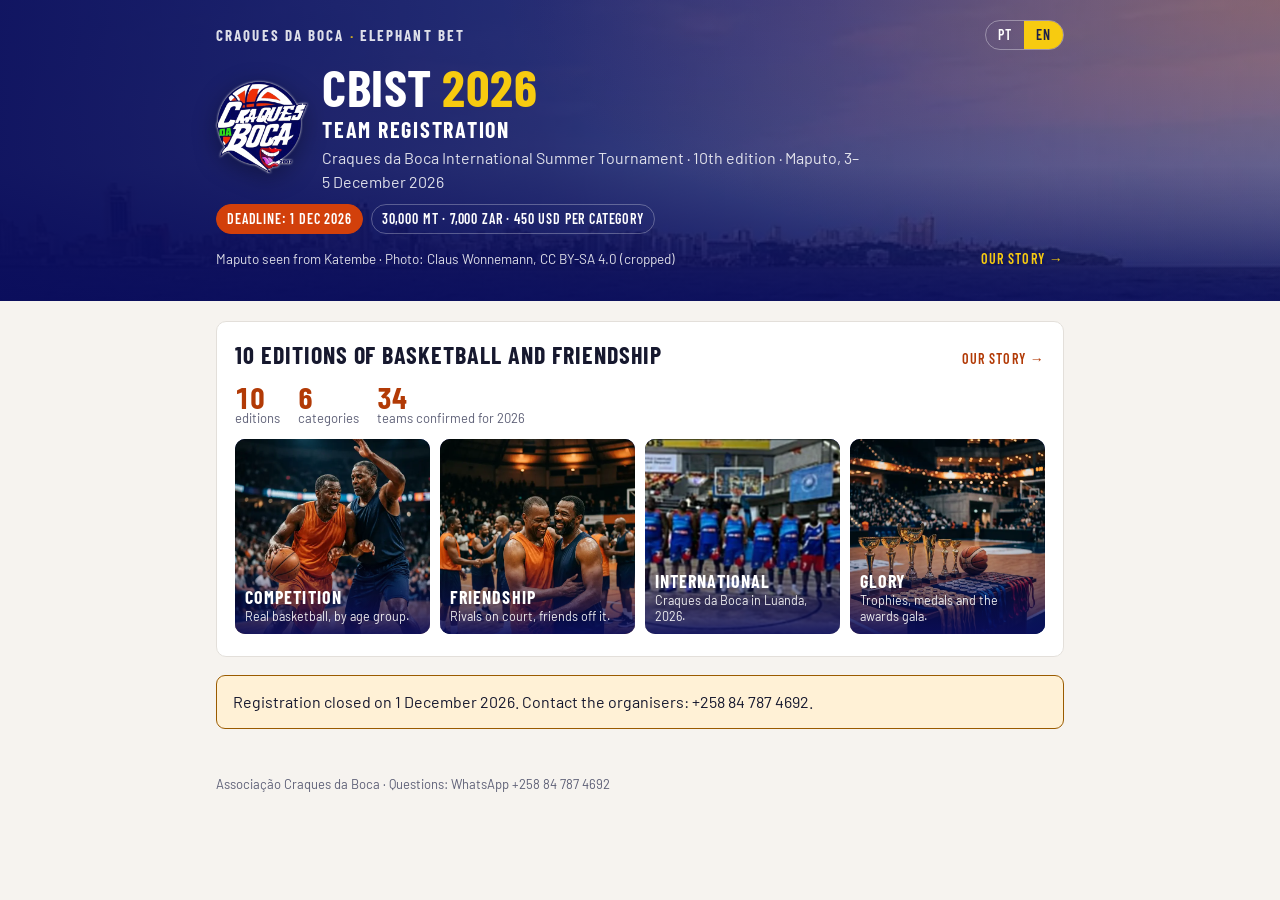
==== commit 7fc5a81b: "Registration: team name is now a list of the confirmed teams plus Outros" ====
--- a/inscricao/index.html
+++ b/inscricao/index.html
@@ -133,6 +133,24 @@
 #rascunho{background:var(--ok-soft);border:1px solid var(--ok);border-radius:9px;padding:12px 14px;display:grid;gap:8px;font-size:14.5px}
 #rascunho p{margin:0}
 .porque{background:color-mix(in srgb,var(--surface) 92%,transparent)}
+.antes ul,.ajuda ul{margin:0;padding-left:20px;display:grid;gap:6px}
+.antes li{font-size:15px}
+#painel ul{display:grid;gap:10px;list-style:none;padding-left:0}
+#painel li{display:grid;gap:2px;padding-left:12px;border-left:3px solid currentColor}
+#painel.err li{border-color:var(--bad)} #painel.warn li{border-color:var(--warn)}
+#painel li.vai{cursor:pointer}
+#painel li b{font-weight:700}
+#painel li .fix{font-size:14.5px}
+#painel li .fix::before{content:attr(data-r) " ";font-weight:700}
+#painel .acoes{display:flex;gap:10px;flex-wrap:wrap;align-items:center;margin-top:4px;font-size:14px}
+a.wa{display:inline-block;font:600 15px/1 var(--font-display);letter-spacing:.06em;text-transform:uppercase;border:1.5px solid var(--ok);color:var(--ok);border-radius:8px;padding:10px 14px;text-decoration:none}
+details.ajuda{background:var(--surface);border:1px solid var(--line);border-radius:10px;padding:14px 18px}
+details.ajuda summary{cursor:pointer;font:700 20px/1.2 var(--font-display);letter-spacing:.02em;text-transform:uppercase}
+details.ajuda[open] summary{margin-bottom:12px}
+details.ajuda dl{margin:0;display:grid;gap:12px}
+details.ajuda dt{font-weight:700}
+details.ajuda dd{margin:2px 0 0;color:var(--muted);font-size:15px}
+details.ajuda .fim{margin:14px 0 0;display:flex;gap:10px;flex-wrap:wrap;align-items:center;font-size:15px}
 @media (max-width:420px){.logo{width:70px;height:70px}.brand{font-size:12.5px;letter-spacing:.1em}.chip{letter-spacing:.03em}}
 </style>
 </head>
@@ -180,11 +198,21 @@
 
     <form id="frm" novalidate>
       <div id="rascunho" hidden><p id="rasc-txt"></p><p><button type="button" class="ghost mini" id="rasc-apagar" data-t="rasc-apagar">Apagar rascunho e recomeçar</button></p></div>
+      <section class="card antes">
+        <h2 data-t="antes-t">Antes de começar</h2>
+        <ul data-t="antes-l"><li>Cada equipa confirmada envia aqui a sua <b>lista de atletas</b>: uma inscrição por escalão (uma equipa em dois escalões preenche duas vezes).</li><li>Lista de <b>7 a 15 atletas</b>: nome completo, data de nascimento, número do documento e número da camisola.</li><li>Para <b>cada atleta</b>: uma fotografia do BI ou passaporte e uma fotografia tipo passe. Pode tirá-las na hora com a câmara do telemóvel.</li><li>Pagamento: se a organização já confirmou o pagamento da equipa, basta marcar «Já paguei». Caso contrário, anexe o comprovativo (imagem ou PDF).</li><li>Demora cerca de 15 minutos. O que escrever fica guardado neste aparelho: pode parar e continuar depois.</li><li>Se algo falhar, a página diz o que falta e <b>como resolver</b>. No fim da página há uma lista de problemas e soluções.</li></ul>
+      </section>
       <section class="card">
         <h2><span class="n">1</span><span data-t="s1">Equipa</span></h2>
         <div class="grid">
           <label class="f"><span class="req" data-t="clube">Nome do clube / equipa</span>
-            <input id="clube" name="clube" list="clubes" autocomplete="organization" maxlength="80" required></label>
+            <select id="clube_sel" required>
+              <option value="" data-t="escolher">Escolher…</option>
+              <option value="ABC Internacional">ABC Internacional</option><option value="Amigas de Maputo">Amigas de Maputo</option><option value="Amigas do Basket">Amigas do Basket</option><option value="Batonificadas">Batonificadas</option><option value="CFM Hoopers">CFM Hoopers</option><option value="Colegas">Colegas</option><option value="Craques da Boca">Craques da Boca</option><option value="Craques da Boca Tete">Craques da Boca Tete</option><option value="Diliza">Diliza</option><option value="Divas do Cesto">Divas do Cesto</option><option value="EDM">EDM</option><option value="G30">G30</option><option value="INSS">INSS</option><option value="JP Stars">JP Stars</option><option value="Mahotas">Mahotas</option><option value="Maluti Dinosaurs">Maluti Dinosaurs</option><option value="Mentality">Mentality</option><option value="Monstros">Monstros</option><option value="Mozal Players">Mozal Players</option><option value="Petro Ballers">Petro Ballers</option><option value="Petromoc">Petromoc</option><option value="Prudencial">Prudencial</option><option value="The Powerpuff Ladies">The Powerpuff Ladies</option><option value="Velhas Glórias de Boane">Velhas Glórias de Boane</option><option value="Young Legends">Young Legends</option>
+              <option value="__outros" data-t="clube-outros">Outros (escrever o nome)</option>
+            </select></label>
+          <label class="f" id="clube_outros" hidden><span class="req" data-t="clube-nome">Nome da equipa</span>
+            <input id="clube" name="clube" autocomplete="organization" maxlength="80"></label>
           <label class="f"><span class="req" data-t="pais">País</span>
             <select id="pais" name="pais" required>
               <option value="" data-t="escolher">Escolher…</option>
@@ -200,12 +228,6 @@
           <label class="f"><span data-t="cidade">Cidade</span><input id="cidade" name="cidade" maxlength="60"></label>
           <label class="f"><span data-t="cores">Cores do equipamento</span><input id="cores" name="cores" maxlength="60" placeholder="ex.: laranja / preto"></label>
         </div>
-        <datalist id="clubes">
-          <option value="Mahotas"><option value="Mozal"><option value="CFM Hoopers"><option value="Mentality">
-          <option value="INSS"><option value="Mutarara"><option value="Maluti Dinosaurs"><option value="Galpão Basketball Team">
-          <option value="Petromoc"><option value="Colegas"><option value="Chulos do Maxaquene"><option value="Monstros">
-          <option value="Amigas de Maputo"><option value="EDM">
-        </datalist>
         <div>
           <p class="f req" style="margin:0 0 8px;font-weight:600;font-size:14px" data-t="cat">Categoria (uma inscrição por categoria)</p>
           <div class="cats" id="cats" role="radiogroup"></div>
@@ -263,6 +285,7 @@
           <label class="f"><span data-t="ref">Referência / n.º da transacção</span><input id="referencia" name="referencia" maxlength="60"></label>
           <label class="f"><span data-t="comprov">Comprovativo (imagem ou PDF, máx. 5 MB)</span><input id="comprovativo" name="comprovativo" type="file" accept="image/*,application/pdf"></label>
         </div>
+        <label class="check"><input type="checkbox" id="ja_pago" name="ja_pago"> <span data-t="japago">Já paguei e a organização confirmou (a equipa está na lista de confirmações).</span></label>
         <label class="check"><input type="checkbox" id="pagar_depois" name="pagar_depois"> <span data-t="depois">Ainda não paguei: envio o comprovativo à organização antes do prazo.</span></label>
       </section>
 
@@ -285,6 +308,11 @@
         <button class="btn" id="btn" type="submit" data-t="enviar">Submeter inscrição</button>
         <span class="hint" id="estado-envio"></span>
       </div>
+      <details class="ajuda" id="ajuda">
+        <summary data-t="aj-t">Problemas? Como resolver</summary>
+        <dl data-t="aj-l"><dt>O botão «Submeter» não avança</dt><dd>Leia a caixa colorida por cima do botão: cada linha diz o que falta e como resolver. Toque na linha para ir directamente ao campo.</dd><dt>Não consigo anexar o documento ou a fotografia</dt><dd>Toque em «Escolher ficheiro» e escolha «Câmara» para fotografar na hora, ou «Galeria» / «Ficheiros». Se o ficheiro chegou pelo WhatsApp, guarde-o primeiro na galeria do telemóvel e escolha-o a partir daí.</dd><dt>«O ficheiro tem mais de … MB» ou «Os anexos somam mais de 20 MB»</dt><dd>Envie fotografias em vez de PDF digitalizados. As fotografias são reduzidas sozinhas antes do envio; os PDF não (máximo 2 MB cada).</dd><dt>A idade aparece a vermelho</dt><dd>O atleta não tem a idade mínima da categoria no dia 3 de Dezembro de 2026. Confirme a data de nascimento e a categoria escolhida. Atletas mais velhos podem jogar numa categoria mais nova; o contrário não.</dd><dt>Fiquei sem internet ou a página fechou</dt><dd>O que escreveu fica guardado neste aparelho. Abra de novo esta página no mesmo telemóvel e no mesmo navegador: só tem de escolher outra vez os ficheiros.</dd><dt>Submeti e não apareceu o número da inscrição</dt><dd>Não submeta outra vez de imediato. Espere um minuto e pergunte à organização pelo WhatsApp se a inscrição entrou, para não ficar repetida.</dd><dt>Enganei-me depois de submeter</dt><dd>Não repita a inscrição. Envie a correcção à organização pelo WhatsApp, com o número da inscrição (por exemplo M40-03).</dd><dt>Quero inscrever a mesma equipa noutra categoria</dt><dd>Depois de submeter, use «Inscrever outra categoria»: a equipa e os contactos ficam preenchidos.</dd></dl>
+        <p class="fim"><span data-t="aj-fim">Continua com dificuldades? Envie uma captura do ecrã com a mensagem de erro:</span> <a class="wa" id="wa-geral" target="_blank" rel="noopener" data-t="aj-wa">Pedir ajuda pelo WhatsApp</a></p>
+      </details>
       <p class="hint" data-t="rasc-hint">O que escrever fica guardado só neste aparelho até submeter (as fotos e os documentos não). Num computador partilhado, apague o rascunho no fim.</p>
     </form>
     <footer data-t="rodape">Associação Craques da Boca · Dúvidas: WhatsApp +258 84 787 4692</footer>
@@ -308,7 +336,7 @@
 ];
 const MIN_ATLETAS = 7, MAX_ATLETAS = 15, LINHAS_INICIAIS = 10;
 const ABAIXO_TOLERADOS = 0;          // igual a ATLETAS_ABAIXO_DA_IDADE no Code.gs
-const EXIGIR_DOC = false, EXIGIR_FOTO = false;   // false = cópia do documento e fotografia facultativas (mostram o original na acreditação)
+const EXIGIR_DOC = true, EXIGIR_FOTO = true;   // true = cópia do documento e fotografia obrigatórias para cada atleta
 /* ================================================================ */
 
 const LOCAL = /^(localhost|127\.0\.0\.1)$/.test(location.hostname);
@@ -322,17 +350,20 @@
     cfg:"Test mode: this form is not yet connected to the registration system. Do not send real data.",
     "ok-t":"Registration received", "ok-id":"Registration number:", "ok-next":"Your place is secured once the organisers verify the payment. Keep this number and quote it in any contact.",
     outra:"Register another category",
-    s1:"Team", clube:"Club / team name", pais:"Country", escolher:"Choose…", "p-moz":"Mozambique", "p-rsa":"South Africa", "p-les":"Lesotho", "p-esw":"Eswatini", "p-nam":"Namibia", "p-out":"Other",
+    s1:"Team", clube:"Club / team name", "clube-outros":"Other (type the name)", "clube-nome":"Team name", pais:"Country", escolher:"Choose…", "p-moz":"Mozambique", "p-rsa":"South Africa", "p-les":"Lesotho", "p-esw":"Eswatini", "p-nam":"Namibia", "p-out":"Other",
     cidade:"City", cores:"Kit colours", cat:"Category (one registration per category)",
     s2:"Contacts", resp:"Team contact person", tel:"Phone / WhatsApp", email:"E-mail", treinador:"Coach", delegado:"Team manager",
     s3:"Players", "s3-hint":"For each player: an ID document (ID card or passport, photo or PDF) and a passport-style photo. Photos are shrunk automatically before sending.",
     add:"+ Add player", s4:"Payment", "pag-mpesa":"M-Pesa: <b>84 787 4692</b> (Sérgio Hitié)", "pag-bim":"Millennium BIM · NIB <b>0001 0000 0112 6308 9055 7</b> (Associação Craques da Boca)",
     "pag-ref":"In the transfer reference write your club name and category.", metodo:"Method", "m-trf":"Bank transfer (BIM)", "m-card":"Card", "m-cash":"Cash",
-    ref:"Reference / transaction no.", comprov:"Proof of payment (image or PDF, max 5 MB)", depois:"I have not paid yet: I will send the proof to the organisers before the deadline.",
+    ref:"Reference / transaction no.", comprov:"Proof of payment (image or PDF, max 5 MB)", depois:"I have not paid yet: I will send the proof to the organisers before the deadline.", japago:"I have already paid and the organisers confirmed it (the team is on the confirmation list).",
     s5:"Logo and notes", logo:"Club logo (PNG or JPG, for the poster; optional)", obs:"Notes",
     s6:"Declarations", decl1:"I declare that the data and documents sent are true and that every player meets the minimum age of the category.",
     decl2:"I authorise the organisers to use this data only to check ages, issue accreditation and publish tournament names and statistics. Contacts and documents are never published.",
     enviar:"Submit registration", rodape:"Associação Craques da Boca · Questions: WhatsApp +258 84 787 4692",
+    "antes-t":"Before you start", "antes-l":"<li>Each confirmed team sends its <b>player list</b> here: one registration per age category (a team in two categories fills it in twice).</li><li>A list of <b>7 to 15 players</b>: full name, date of birth, ID number and jersey number.</li><li>For <b>each player</b>: a photo of the ID card or passport and a passport-style photo. You can take them on the spot with the phone camera.</li><li>Payment: if the organisers have already confirmed the team's payment, just tick “I have already paid”. Otherwise attach the proof (image or PDF).</li><li>It takes about 15 minutes. What you type is saved on this device: you can stop and continue later.</li><li>If something fails, the page says what is missing and <b>how to fix it</b>. A list of problems and solutions is at the bottom of the page.</li>",
+    "aj-t":"Problems? How to fix them", "aj-l":"<dt>The “Submit” button does nothing</dt><dd>Read the coloured box above the button: each line says what is missing and how to fix it. Tap a line to jump to that field.</dd><dt>I cannot attach the ID or the photo</dt><dd>Tap “Choose file” and pick “Camera” to take the picture now, or “Gallery” / “Files”. If the file arrived on WhatsApp, save it to the phone gallery first and choose it from there.</dd><dt>“The file is larger than … MB” or “Attachments add up to more than 20 MB”</dt><dd>Send photos instead of scanned PDFs. Photos are shrunk automatically before sending; PDFs are not (2 MB each at most).</dd><dt>The age shows in red</dt><dd>The player is below the minimum age of the category on 3 December 2026. Check the date of birth and the category. Older players may play in a younger category, not the other way round.</dd><dt>I lost the connection or the page closed</dt><dd>What you typed is saved on this device. Open this page again on the same phone and browser: you only have to choose the files again.</dd><dt>I submitted and no registration number appeared</dt><dd>Do not submit again straight away. Wait a minute and ask the organisers on WhatsApp whether the entry arrived, so it is not duplicated.</dd><dt>I made a mistake after submitting</dt><dd>Do not register again. Send the correction to the organisers on WhatsApp with the registration number (for example M40-03).</dd><dt>I want to enter the same team in another category</dt><dd>After submitting, use “Register another category”: team and contacts stay filled in.</dd>",
+    "aj-fim":"Still stuck? Send a screenshot showing the error message:", "aj-wa":"Ask for help on WhatsApp",
     hist:"Our story →", "cp-mpesa":"Copy M-Pesa no.", "cp-nib":"Copy NIB", "rasc-apagar":"Delete draft and start again",
     "rasc-hint":"What you type is saved only on this device until you submit (photos and documents are not). On a shared computer, delete the draft when you finish."
   }
@@ -350,12 +381,40 @@
     eTipo:(i)=>`Linha ${i}: escolha o tipo de documento.`, eDoc:(i)=>`Linha ${i}: falta o número do documento.`, eCam:(i)=>`Linha ${i}: falta o número da camisola.`,
     eCamRep:(i,c)=>`Linha ${i}: a camisola ${c} já está noutro atleta.`, eDocRep:(i)=>`Linha ${i}: o documento já está noutro atleta.`,
     eFdoc:(i)=>`Linha ${i}: anexe o documento de identificação.`, eFfoto:(i)=>`Linha ${i}: anexe a fotografia.`,
-    ePag:"Anexe o comprovativo ou marque «Ainda não paguei».", eDecl:"Aceite as duas declarações.",
+    ePag:"Falta indicar o pagamento (secção 4).", pagoOrg:"Pagamento já confirmado pela organização.", eDecl:"Aceite as duas declarações.",
     eGrande:(f,mb)=>`O ficheiro «${f}» tem mais de ${mb} MB.`, eTotal:(mb)=>`Os anexos somam ${mb} MB, acima do limite de 20 MB. Use digitalizações mais leves.`,
     eLer:(f,i)=>`Não foi possível ler «${f}»${i?` (linha ${i})`:""}. Copie o ficheiro para uma pasta do computador e volte a escolhê-lo.`,
     wVelho:(i,n,a)=>`Linha ${i}: ${n} tem ${a} anos. Confirme a data de nascimento.`, wCam:(i,c)=>`Linha ${i}: a camisola «${c}» não é um número de 0 a 99 (ou 00).`,
     wTreinador:"Não indicou treinador.",
     wAnexos:(n)=>n === 1 ? "1 atleta sem cópia do documento ou fotografia: terá de mostrar o documento original na acreditação." : `${n} atletas sem cópia do documento ou fotografia: terão de mostrar o documento original na acreditação.`,
+    resolver:"Como resolver:", irPara:"Toque numa linha para ir ao campo.",
+    fClube:"Escolha a equipa na lista (secção 1). Se não estiver na lista, escolha «Outros» e escreva o nome.",
+    fPais:"Escolha o país na lista (secção 1). Se não estiver na lista, escolha «Outro».",
+    fCat:"Toque numa das seis categorias (secção 1). Para a mesma equipa jogar em duas categorias, faça duas inscrições.",
+    fResp:"Escreva o nome da pessoa que a organização deve contactar (secção 2).",
+    fTel:"Escreva o número com indicativo, por exemplo +258 84 000 0000 (secção 2).",
+    fEmail:"Corrija o endereço (exemplo: nome@gmail.com) ou deixe o campo vazio: o e-mail é facultativo.",
+    fNumMenos:`Preencha pelo menos ${MIN_ATLETAS} atletas. Use «+ Adicionar atleta» para ter mais linhas; as linhas sem nome não contam.`,
+    fNumMais:`Remova atletas com «✕ Remover» até ficarem ${MAX_ATLETAS}.`,
+    fNasc:"Escolha o dia, o mês e o ano de nascimento no calendário dessa linha. No telemóvel, toque no ano para o mudar mais depressa.",
+    fIdade:(d)=>`A idade conta no dia ${d}. Se a data de nascimento estiver errada, corrija-a. Se estiver certa, este atleta não pode jogar nesta categoria: remova-o com «✕ Remover» ou escolha uma categoria mais nova.`,
+    fTipo:"Nessa linha, escolha BI, Passaporte, DIRE ou Outro.", fDoc:"Escreva o número tal como está no documento.",
+    fDocRep:"Dois atletas têm o mesmo número de documento. Confirme os dois números: cada atleta só pode aparecer uma vez.",
+    fCam:"Escreva o número da camisola (0 a 99).", fCamRep:"Dê números diferentes aos dois atletas.",
+    fFdoc:"Nessa linha, toque em «Documento (foto ou PDF)» e escolha a fotografia do BI ou passaporte. Pode fotografar na hora com a câmara do telemóvel.",
+    fFfoto:"Nessa linha, toque em «Fotografia tipo passe» e escolha uma fotografia do rosto. Pode tirar uma na hora com o telemóvel.",
+    fPag:"Na secção 4, marque «Já paguei e a organização confirmou», ou anexe a imagem ou o PDF do comprovativo. Se ainda não pagou, marque «Ainda não paguei».",
+    fDecl:"Marque as duas caixas da secção 6.",
+    fGrande:"Tire uma fotografia do documento com o telemóvel em vez de enviar o PDF, ou envie uma captura de ecrã do ficheiro.",
+    fAvisoOk:"Se estiver certo, carregue em «Confirmar e submeter».",
+    hRede:"A ligação à internet falhou a meio do envio.", hRedeFix:"O que escreveu continua guardado neste aparelho. Ligue-se a Wi-Fi ou a uma rede melhor e carregue de novo em «Submeter inscrição», sem fechar a página.",
+    hPesoFix:"Envie fotografias em vez de PDF digitalizados (as fotografias são reduzidas sozinhas). Se for preciso, fotografe os documentos com o telemóvel.",
+    hLerFix:"Guarde o ficheiro na galeria ou numa pasta do aparelho e volte a escolhê-lo. Ficheiros abertos directamente do WhatsApp ou da nuvem às vezes não se deixam ler.",
+    hOcupadoFix:"Outra equipa está a submeter neste momento. Espere um minuto e carregue de novo em «Submeter inscrição». Não precisa de preencher nada outra vez.",
+    hFechadoFix:"O prazo terminou. Contacte a organização pelo WhatsApp.",
+    hServFix:"Corrija o que a mensagem indica e submeta de novo. Os dados continuam preenchidos.",
+    hOutroFix:"Espere um minuto e tente outra vez. Se voltar a falhar, envie uma captura deste ecrã à organização pelo WhatsApp.",
+    waBtn:"Pedir ajuda pelo WhatsApp", waMsg:(clube,cat,erro)=>`CBIST 2026: preciso de ajuda com a inscrição.\nEquipa: ${clube || "-"}\nCategoria: ${cat || "-"}\nMensagem: ${erro || "-"}`,
     opc:" (facultativo)", s3opc:"Para cada atleta: nome, data de nascimento, documento e número da camisola. A cópia do documento (BI ou passaporte) e a fotografia tipo passe são facultativas aqui: quem não as anexar mostra o documento original na acreditação. As fotografias são reduzidas automaticamente antes do envio.",
     prazo:(d)=>`Prazo: ${d}`, fechado:(d)=>`As inscrições fecharam a ${d}. Contacte a organização: +258 84 787 4692.`, hoje:"Termina hoje",
     falhou:"Não foi possível submeter a inscrição.", motivo:"Motivo:", tentar:"Corrija e tente de novo. Se persistir, contacte +258 84 787 4692.",
@@ -377,12 +436,40 @@
     eTipo:(i)=>`Row ${i}: choose the document type.`, eDoc:(i)=>`Row ${i}: document number is missing.`, eCam:(i)=>`Row ${i}: jersey number is missing.`,
     eCamRep:(i,c)=>`Row ${i}: jersey ${c} is already used by another player.`, eDocRep:(i)=>`Row ${i}: this document is already used by another player.`,
     eFdoc:(i)=>`Row ${i}: attach the ID document.`, eFfoto:(i)=>`Row ${i}: attach the photo.`,
-    ePag:"Attach the proof of payment or tick “I have not paid yet”.", eDecl:"Accept both declarations.",
+    ePag:"Payment information is missing (section 4).", pagoOrg:"Payment already confirmed by the organisers.", eDecl:"Accept both declarations.",
     eGrande:(f,mb)=>`The file “${f}” is larger than ${mb} MB.`, eTotal:(mb)=>`Attachments add up to ${mb} MB, above the 20 MB limit. Use lighter scans.`,
     eLer:(f,i)=>`Could not read “${f}”${i?` (row ${i})`:""}. Copy the file to a local folder and choose it again.`,
     wVelho:(i,n,a)=>`Row ${i}: ${n} is ${a}. Check the date of birth.`, wCam:(i,c)=>`Row ${i}: jersey “${c}” is not a number from 0 to 99 (or 00).`,
     wTreinador:"No coach given.",
     wAnexos:(n)=>n === 1 ? "1 player without an ID copy or photo: he or she must show the original document at accreditation." : `${n} players without an ID copy or photo: they must show the original document at accreditation.`,
+    resolver:"How to fix:", irPara:"Tap a line to jump to the field.",
+    fClube:"Choose the team from the list (section 1). If it is not listed, choose “Other” and type the name.",
+    fPais:"Choose the country from the list (section 1). If it is not listed, choose “Other”.",
+    fCat:"Tap one of the six categories (section 1). For the same team to play in two categories, register twice.",
+    fResp:"Type the name of the person the organisers should contact (section 2).",
+    fTel:"Type the number with country code, for example +27 82 000 0000 (section 2).",
+    fEmail:"Correct the address (example: name@gmail.com) or leave it empty: e-mail is optional.",
+    fNumMenos:`Fill in at least ${MIN_ATLETAS} players. Use “+ Add player” for more rows; rows without a name do not count.`,
+    fNumMais:`Remove players with “✕ Remove” until ${MAX_ATLETAS} are left.`,
+    fNasc:"Choose day, month and year of birth in that row's calendar. On a phone, tap the year to change it faster.",
+    fIdade:(d)=>`Age is counted on ${d}. If the date of birth is wrong, correct it. If it is right, this player cannot play in this category: remove him or her with “✕ Remove”, or choose a younger category.`,
+    fTipo:"In that row, choose ID card, Passport, DIRE or Other.", fDoc:"Type the number exactly as printed on the document.",
+    fDocRep:"Two players have the same document number. Check both numbers: each player can appear only once.",
+    fCam:"Type the jersey number (0 to 99).", fCamRep:"Give the two players different numbers.",
+    fFdoc:"In that row, tap “ID document (photo or PDF)” and choose the photo of the ID card or passport. You can take it now with the phone camera.",
+    fFfoto:"In that row, tap “Passport-style photo” and choose a photo of the face. You can take one now with the phone.",
+    fPag:"In section 4, tick “I have already paid and the organisers confirmed it”, or attach the image or PDF of the proof of payment. If you have not paid yet, tick “I have not paid yet”.",
+    fDecl:"Tick both boxes in section 6.",
+    fGrande:"Take a photo of the document with the phone instead of sending the PDF, or send a screenshot of the file.",
+    fAvisoOk:"If this is correct, press “Confirm and submit”.",
+    hRede:"The internet connection dropped while sending.", hRedeFix:"What you typed is still saved on this device. Connect to Wi-Fi or a better network and press “Submit registration” again, without closing the page.",
+    hPesoFix:"Send photos instead of scanned PDFs (photos are shrunk automatically). If needed, photograph the documents with the phone.",
+    hLerFix:"Save the file to the gallery or a folder on the device and choose it again. Files opened straight from WhatsApp or the cloud sometimes cannot be read.",
+    hOcupadoFix:"Another team is submitting right now. Wait a minute and press “Submit registration” again. You do not need to fill anything in again.",
+    hFechadoFix:"The deadline has passed. Contact the organisers on WhatsApp.",
+    hServFix:"Correct what the message says and submit again. Your data stays filled in.",
+    hOutroFix:"Wait a minute and try again. If it fails again, send a screenshot of this screen to the organisers on WhatsApp.",
+    waBtn:"Ask for help on WhatsApp", waMsg:(clube,cat,erro)=>`CBIST 2026: I need help with the registration.\nTeam: ${clube || "-"}\nCategory: ${cat || "-"}\nMessage: ${erro || "-"}`,
     opc:" (optional)", s3opc:"For each player: name, date of birth, ID document and jersey number. The copy of the ID (ID card or passport) and the passport-style photo are optional here: players without them show the original document at accreditation. Photos are shrunk automatically before sending.",
     prazo:(d)=>`Deadline: ${d}`, fechado:(d)=>`Registration closed on ${d}. Contact the organisers: +258 84 787 4692.`, hoje:"Closes today",
     falhou:"The registration could not be submitted.", motivo:"Reason:", tentar:"Fix it and try again. If it persists, contact +258 84 787 4692.",
@@ -516,6 +603,8 @@
   });
   contar(); actualizarIdades();
   if (avisosAceites) document.getElementById("btn").textContent = m().confirmar;
+  document.getElementById("wa-geral").href = linkWA("");
+  document.getElementById("painel").hidden = true;
   desenharHistoria();
 }
 document.querySelectorAll(".lang button").forEach(b => b.addEventListener("click", () => aplicarIdioma(b.dataset.lang)));
@@ -525,48 +614,79 @@
 const val = id => document.getElementById(id).value.trim();
 function validar(){
   const t = m(), erros = [], avisos = [], c = catSel();
-  if (!val("clube")) erros.push({msg:t.eClube, el:"clube"});
-  if (!val("pais")) erros.push({msg:t.ePais, el:"pais"});
-  if (!c) erros.push({msg:t.eCat, el:"cats"});
-  if (!val("resp_nome")) erros.push({msg:t.eResp, el:"resp_nome"});
-  if (!val("resp_tel")) erros.push({msg:t.eTel, el:"resp_tel"});
-  if (val("resp_email") && !/^[^@\s]+@[^@\s]+\.[^@\s]+$/.test(val("resp_email"))) erros.push({msg:t.eEmail, el:"resp_email"});
-  if (!val("treinador_nome")) avisos.push({msg:t.wTreinador});
+  if (!val("clube")) erros.push({msg:t.eClube, fix:t.fClube, el:document.getElementById("clube_sel").value === "__outros" ? "clube" : "clube_sel"});
+  if (!val("pais")) erros.push({msg:t.ePais, fix:t.fPais, el:"pais"});
+  if (!c) erros.push({msg:t.eCat, fix:t.fCat, el:"cats"});
+  if (!val("resp_nome")) erros.push({msg:t.eResp, fix:t.fResp, el:"resp_nome"});
+  if (!val("resp_tel")) erros.push({msg:t.eTel, fix:t.fTel, el:"resp_tel"});
+  if (val("resp_email") && !/^[^@\s]+@[^@\s]+\.[^@\s]+$/.test(val("resp_email"))) erros.push({msg:t.eEmail, fix:t.fEmail, el:"resp_email"});
+  if (!val("treinador_nome")) avisos.push({msg:t.wTreinador, fix:t.fAvisoOk, el:"treinador_nome"});
   const cheias = linhas().filter(preenchida);
-  if (cheias.length < MIN_ATLETAS || cheias.length > MAX_ATLETAS) erros.push({msg:t.eNum(cheias.length), el:"players"});
+  if (cheias.length < MIN_ATLETAS) erros.push({msg:t.eNum(cheias.length), fix:t.fNumMenos, el:"players"});
+  else if (cheias.length > MAX_ATLETAS) erros.push({msg:t.eNum(cheias.length), fix:t.fNumMais, el:"players"});
   const cams = {}, docs = {}; let abaixo = 0, semAnexos = 0;
   linhas().forEach((d,ix) => {
     d.classList.remove("erro","aviso");
     if (!preenchida(d)) return;
     const i = ix + 1, g = s => d.querySelector(`[data-c="${s}"]`).value.trim(), nome = g("nome");
-    const marca = (msg, aviso) => { (aviso ? avisos : erros).push({msg, row:d}); d.classList.add(aviso ? "aviso" : "erro"); };
+    const marca = (msg, fix, campo, aviso) => { (aviso ? avisos : erros).push({msg, fix, row:d, campo}); d.classList.add(aviso ? "aviso" : "erro"); };
     const idade = idadeEm(g("nasc"), EVENTO.dataRef);
-    if (idade === null) marca(t.eNasc(i));
-    else if (c && idade < c.min) { abaixo++; if (abaixo > ABAIXO_TOLERADOS) marca(t.eIdade(i, nome, idade, c.min)); }
-    else if (idade > 75) marca(t.wVelho(i, nome, idade), true);
-    if (!g("doc_tipo")) marca(t.eTipo(i));
+    if (idade === null) marca(t.eNasc(i), t.fNasc, '[data-c="nasc"]');
+    else if (c && idade < c.min) { abaixo++; if (abaixo > ABAIXO_TOLERADOS) marca(t.eIdade(i, nome, idade, c.min), t.fIdade(fmtD(EVENTO.dataRef)), '[data-c="nasc"]'); }
+    else if (idade > 75) marca(t.wVelho(i, nome, idade), t.fAvisoOk, '[data-c="nasc"]', true);
+    if (!g("doc_tipo")) marca(t.eTipo(i), t.fTipo, '[data-c="doc_tipo"]');
     const doc = g("doc_num").toUpperCase().replace(/[^A-Z0-9]/g, "");
-    if (!doc) marca(t.eDoc(i)); else if (docs[doc]) marca(t.eDocRep(i)); else docs[doc] = 1;
+    if (!doc) marca(t.eDoc(i), t.fDoc, '[data-c="doc_num"]'); else if (docs[doc]) marca(t.eDocRep(i), t.fDocRep, '[data-c="doc_num"]'); else docs[doc] = 1;
     const cam = g("camisola");
-    if (!cam) marca(t.eCam(i)); else if (cams[cam]) marca(t.eCamRep(i, cam)); else cams[cam] = 1;
-    if (cam && !/^(00|[0-9]|[1-9][0-9])$/.test(cam)) marca(t.wCam(i, cam), true);
+    if (!cam) marca(t.eCam(i), t.fCam, '[data-c="camisola"]'); else if (cams[cam]) marca(t.eCamRep(i, cam), t.fCamRep, '[data-c="camisola"]'); else cams[cam] = 1;
+    if (cam && !/^(00|[0-9]|[1-9][0-9])$/.test(cam)) marca(t.wCam(i, cam), t.fAvisoOk, '[data-c="camisola"]', true);
     const temDoc = !!d.querySelector('[data-f="doc"]').files[0], temFoto = !!d.querySelector('[data-f="foto"]').files[0];
-    if (EXIGIR_DOC && !temDoc) marca(t.eFdoc(i));
-    if (EXIGIR_FOTO && !temFoto) marca(t.eFfoto(i));
+    if (EXIGIR_DOC && !temDoc) marca(t.eFdoc(i), t.fFdoc, '[data-f="doc"]');
+    if (EXIGIR_FOTO && !temFoto) marca(t.eFfoto(i), t.fFfoto, '[data-f="foto"]');
     if ((!EXIGIR_DOC && !temDoc) || (!EXIGIR_FOTO && !temFoto)) semAnexos++;
   });
-  if (semAnexos) avisos.push({msg:t.wAnexos(semAnexos)});
-  if (!document.getElementById("comprovativo").files[0] && !document.getElementById("pagar_depois").checked) erros.push({msg:t.ePag, el:"comprovativo"});
-  if (!document.getElementById("decl1").checked || !document.getElementById("decl2").checked) erros.push({msg:t.eDecl, el:"decl1"});
+  if (semAnexos) avisos.push({msg:t.wAnexos(semAnexos), fix:t.fAvisoOk});
+  if (!document.getElementById("comprovativo").files[0] && !document.getElementById("pagar_depois").checked && !document.getElementById("ja_pago").checked) erros.push({msg:t.ePag, fix:t.fPag, el:"comprovativo"});
+  if (!document.getElementById("decl1").checked || !document.getElementById("decl2").checked) erros.push({msg:t.eDecl, fix:t.fDecl, el:"decl1"});
   return {erros, avisos};
 }
-function painel(tipo, itens){
+const WA_ORG = "258847874692";
+function linkWA(erro){
+  const c = catSel();
+  return "https://wa.me/" + WA_ORG + "?text=" + encodeURIComponent(m().waMsg(val("clube"), c ? c.curto : "", erro || ""));
+}
+function alvoDe(x){
+  if (x.row) return (x.campo && x.row.querySelector(x.campo)) || x.row.querySelector("input,select") || x.row;
+  const e = x.el && document.getElementById(x.el);
+  return e ? (e.matches("input,select,textarea") ? e : (e.querySelector("input,select") || e)) : null;
+}
+function irPara(x){
+  const a = alvoDe(x); if (!a) return;
+  a.scrollIntoView({block:"center", behavior: matchMedia("(prefers-reduced-motion: reduce)").matches ? "auto" : "smooth"});
+  setTimeout(() => { try { a.focus({preventScroll:true}); } catch(e) {} }, 350);
+}
+function painel(tipo, itens, ajuda){
   const p = document.getElementById("painel"), t = m();
   p.className = tipo; p.hidden = false;
-  p.innerHTML = `<h3>${tipo === "err" ? t.errosT : t.avisosT}</h3><ul>${itens.map(x => `<li>${esc(x.msg)}</li>`).join("")}</ul>`;
-  const alvo = itens[0] && (itens[0].row || (itens[0].el && document.getElementById(itens[0].el)));
+  const algumAlvo = itens.some(x => alvoDe(x)), ditas = new Set();   // a mesma instrução só aparece na primeira linha a que se aplica
+  p.innerHTML = `<h3>${tipo === "err" ? t.errosT : t.avisosT}</h3>` +
+    `<ul>${itens.map((x,i) => { const mostra = x.fix && !ditas.has(x.fix); if (x.fix) ditas.add(x.fix);
+      return `<li data-i="${i}" class="${alvoDe(x) ? "vai" : ""}"><b>${esc(x.msg)}</b>${mostra ? `<span class="fix" data-r="${esc(t.resolver)}">${esc(x.fix)}</span>` : ""}</li>`; }).join("")}</ul>` +
+    `<div class="acoes">${algumAlvo ? `<span>${esc(t.irPara)}</span>` : ""}${tipo === "err" && ajuda ? `<a class="wa" target="_blank" rel="noopener" href="${esc(linkWA(itens[0] && itens[0].msg))}">${esc(t.waBtn)}</a>` : ""}</div>`;
+  p.querySelectorAll("li.vai").forEach(li => li.addEventListener("click", () => irPara(itens[+li.dataset.i])));
   p.scrollIntoView({block:"center", behavior: matchMedia("(prefers-reduced-motion: reduce)").matches ? "auto" : "smooth"});
-  if (alvo && alvo.querySelector) { const inp = alvo.matches("input,select") ? alvo : alvo.querySelector("input,select"); if (inp) setTimeout(() => inp.focus({preventScroll:true}), 300); }
+  if (tipo === "err" && itens[0] && alvoDe(itens[0])) setTimeout(() => { try { alvoDe(itens[0]).focus({preventScroll:true}); } catch(e) {} }, 300);
+}
+/* falha no envio: diz o que aconteceu em linguagem simples e como resolver */
+function explicarFalha(e){
+  const t = m(), s = String(e && e.message ? e.message : e || "");
+  if (e && e.tipo === "peso") return {msg:s, fix:t.hPesoFix};
+  if (e && e.tipo === "ler") return {msg:s, fix:t.hLerFix, row:e.row};
+  if (/failed to fetch|networkerror|load failed|network request failed|err_internet|timeout/i.test(s) || (e && e.name === "TypeError")) return {msg:t.hRede, fix:t.hRedeFix};
+  if (/ocupado|busy/i.test(s)) return {msg:s, fix:t.hOcupadoFix};
+  if (/fecharam|is closed/i.test(s)) return {msg:s, fix:t.hFechadoFix};
+  if (/^HTTP \d+/.test(s) || !s) return {msg:`${t.falhou} (${s || "?"})`, fix:t.hOutroFix};
+  return {msg:`${t.falhou} ${t.motivo} ${s}`, fix:t.hServFix};
 }
 const esc = s => String(s).replace(/[&<>"]/g, ch => ({"&":"&amp;","<":"&lt;",">":"&gt;",'"':"&quot;"}[ch]));
 
@@ -610,7 +730,7 @@
   const t = m(), btn = document.getElementById("btn"), st = document.getElementById("estado-envio");
   document.getElementById("painel").hidden = true;
   const {erros, avisos} = validar();
-  if (erros.length){ avisosAceites = ""; btn.textContent = t.enviar || T.en.enviar; aplicarTextoBtn(); return painel("err", erros); }
+  if (erros.length){ avisosAceites = ""; aplicarTextoBtn(); return painel("err", erros, true); }
   const assin = avisos.map(a => a.msg).join("|");
   if (avisos.length && avisosAceites !== assin){ avisosAceites = assin; btn.textContent = t.confirmar; return painel("warn", avisos); }
 
@@ -623,7 +743,7 @@
   ["comprovativo","logotipo"].forEach(id => { const inp = document.getElementById(id); if (inp.files[0]) anexos.push({inp, campo:id, tipo:id}); });
   for (const a of anexos){
     const f = a.inp.files[0], lim = limiteMB(f, a.tipo);
-    if (f.size > lim * 1048576) { if (a.row) a.row.classList.add("erro"); return painel("err", [{msg:t.eGrande(f.name, lim), row:a.row, el:a.inp.id}]); }
+    if (f.size > lim * 1048576) { if (a.row) a.row.classList.add("erro"); return painel("err", [{msg:t.eGrande(f.name, lim), fix:t.fGrande, row:a.row, campo:a.row ? `[data-f="${a.tipo}"]` : "", el:a.inp.id}], true); }
   }
   btn.disabled = true;
   try {
@@ -631,7 +751,9 @@
     ["clube","pais","cidade","cores","resp_nome","resp_tel","resp_email","treinador_nome","treinador_tel","delegado_nome","delegado_tel","metodo","referencia","obs"].forEach(id => dados.campos[id] = val(id));
     dados.campos.categoria = catSel().cod;
     dados.campos.moeda = document.querySelector('input[name="moeda"]:checked').value;
-    dados.campos.pagar_depois = document.getElementById("pagar_depois").checked;
+    const jaPago = document.getElementById("ja_pago").checked;
+    dados.campos.pagar_depois = document.getElementById("pagar_depois").checked && !jaPago;
+    if (jaPago && !dados.campos.referencia) dados.campos.referencia = "Já pago (confirmado pela organização)";
     dados.campos.idioma = LANG;
     linhas().filter(preenchida).forEach(d => {
       const g = s => d.querySelector(`[data-c="${s}"]`).value.trim();
@@ -641,10 +763,10 @@
     for (const a of anexos){
       btn.textContent = t.preparar(++feitos, anexos.length);
       try { dados.ficheiros.push({campo:a.campo, ...(await preparar(a.inp.files[0], a.tipo))}); }
-      catch(e) { if (a.row) a.row.classList.add("erro"); throw new Error(t.eLer(a.inp.files[0].name, a.row ? linhas().indexOf(a.row) + 1 : 0)); }
+      catch(e) { if (a.row) a.row.classList.add("erro"); throw Object.assign(new Error(t.eLer(a.inp.files[0].name, a.row ? linhas().indexOf(a.row) + 1 : 0)), {tipo:"ler", row:a.row}); }
     }
     const corpo = JSON.stringify(dados);
-    if (corpo.length > MAX_TOTAL) throw new Error(t.eTotal((corpo.length / 1048576).toFixed(1)));
+    if (corpo.length > MAX_TOTAL) throw Object.assign(new Error(t.eTotal((corpo.length / 1048576).toFixed(1))), {tipo:"peso"});
     btn.textContent = t.enviando;
     if (!ENDPOINT){ sucesso({ok:true, id:"TESTE", moeda:dados.campos.moeda, valor:{MZN:30000,ZAR:7000,USD:450}[dados.campos.moeda]}, true); return; }
     const resp = await fetch(ENDPOINT, {method:"POST", headers:{"Content-Type":"text/plain;charset=utf-8"}, body:corpo});
@@ -652,7 +774,7 @@
     if (!resp.ok || out.ok === false) throw new Error(out.erro || ("HTTP " + resp.status));
     sucesso(out, false);
   } catch(e) {
-    painel("err", [{msg:`${t.falhou} ${t.motivo} ${e && e.message ? e.message : "?"} — ${t.tentar}`}]);
+    painel("err", [explicarFalha(e)], true);
     btn.disabled = false; aplicarTextoBtn();
   }
 });
@@ -665,7 +787,7 @@
   document.getElementById("ok-id").textContent = out.id;
   const valor = out.valor ? new Intl.NumberFormat(LANG === "en" ? "en-GB" : "pt-PT").format(out.valor) + " " + (out.moeda === "MZN" ? "MT" : out.moeda) : "";
   document.getElementById("ok-msg").textContent = (teste ? t.teste + " " : "") +
-    (document.getElementById("comprovativo").files[0] ? t.pagoComp : t.pagar(valor));
+    (document.getElementById("comprovativo").files[0] ? t.pagoComp : document.getElementById("ja_pago").checked ? t.pagoOrg : t.pagar(valor));
   document.getElementById("sucesso").hidden = false;
   window.scrollTo({top:0});
 }
@@ -709,7 +831,7 @@
   clearTimeout(tR);
   tR = setTimeout(() => { try {
     const r = {v:1, t:Date.now(), campos:{}, cat:(catSel() || {}).cod || "", moeda:(document.querySelector('input[name="moeda"]:checked') || {}).value || "MZN",
-               pagar_depois:document.getElementById("pagar_depois").checked, atletas:[]};
+               pagar_depois:document.getElementById("pagar_depois").checked, ja_pago:document.getElementById("ja_pago").checked, atletas:[]};
     CAMPOS_R.forEach(id => r.campos[id] = document.getElementById(id).value);
     linhas().forEach(d => { const a = {}; COLS_R.forEach(c => a[c] = d.querySelector(`[data-c="${c}"]`).value); r.atletas.push(a); });
     while (r.atletas.length && !COLS_R.some(c => r.atletas[r.atletas.length - 1][c])) r.atletas.pop();
@@ -726,7 +848,7 @@
     CAMPOS_R.forEach(id => { if (typeof r.campos[id] === "string") document.getElementById(id).value = r.campos[id]; });
     const c = r.cat && document.getElementById("cat-" + r.cat); if (c) c.checked = true;
     const mo = document.getElementById("m-" + String(r.moeda || "").toLowerCase()); if (mo) mo.checked = true;
-    document.getElementById("pagar_depois").checked = !!r.pagar_depois;
+    document.getElementById("pagar_depois").checked = !!r.pagar_depois; document.getElementById("ja_pago").checked = !!r.ja_pago;
     const at = (r.atletas || []).slice(0, MAX_ATLETAS);
     while (linhas().length < at.length) novaLinha();
     at.forEach((a, i) => { const d = linhas()[i]; COLS_R.forEach(k => { const el = d.querySelector(`[data-c="${k}"]`); if (el && typeof a[k] === "string") el.value = a[k]; }); });
@@ -741,12 +863,28 @@
 document.getElementById("frm").addEventListener("input", guardarRascunho);
 document.getElementById("frm").addEventListener("change", guardarRascunho);
 
+/* ---------- equipa: lista das confirmadas + «Outros» ---------- */
+const selClube = document.getElementById("clube_sel"), inpClube = document.getElementById("clube");
+function clubeMudou(){
+  const outros = selClube.value === "__outros";
+  document.getElementById("clube_outros").hidden = !outros;
+  if (!outros) inpClube.value = selClube.value;
+  else if ([...selClube.options].some(o => o.value === inpClube.value)) inpClube.value = "";
+}
+function clubeParaLista(){   // depois de repor um rascunho: acerta a lista com o nome guardado
+  const v = inpClube.value.trim();
+  selClube.value = !v ? "" : ([...selClube.options].some(o => o.value === v && v !== "__outros") ? v : "__outros");
+  document.getElementById("clube_outros").hidden = selClube.value !== "__outros";
+}
+selClube.addEventListener("change", () => { clubeMudou(); if (selClube.value === "__outros") inpClube.focus(); guardarRascunho(); });
+
 /* ---------- arranque ---------- */
 document.getElementById("add").addEventListener("click", () => { const d = novaLinha(); d.querySelector("input").focus(); });
 for (let i = 0; i < LINHAS_INICIAIS; i++) novaLinha();
 if (HIST) { HIST.textura(); HERO = HIST.capa(document.querySelector("header.mast"), HIST.dados.inscricao.capa, () => LANG); }
 aplicarIdioma(LANG);
 restaurarRascunho();
+clubeParaLista();
 contarInscritas();
 if (!ENDPOINT) document.getElementById("cfg").hidden = false;
 </script>
